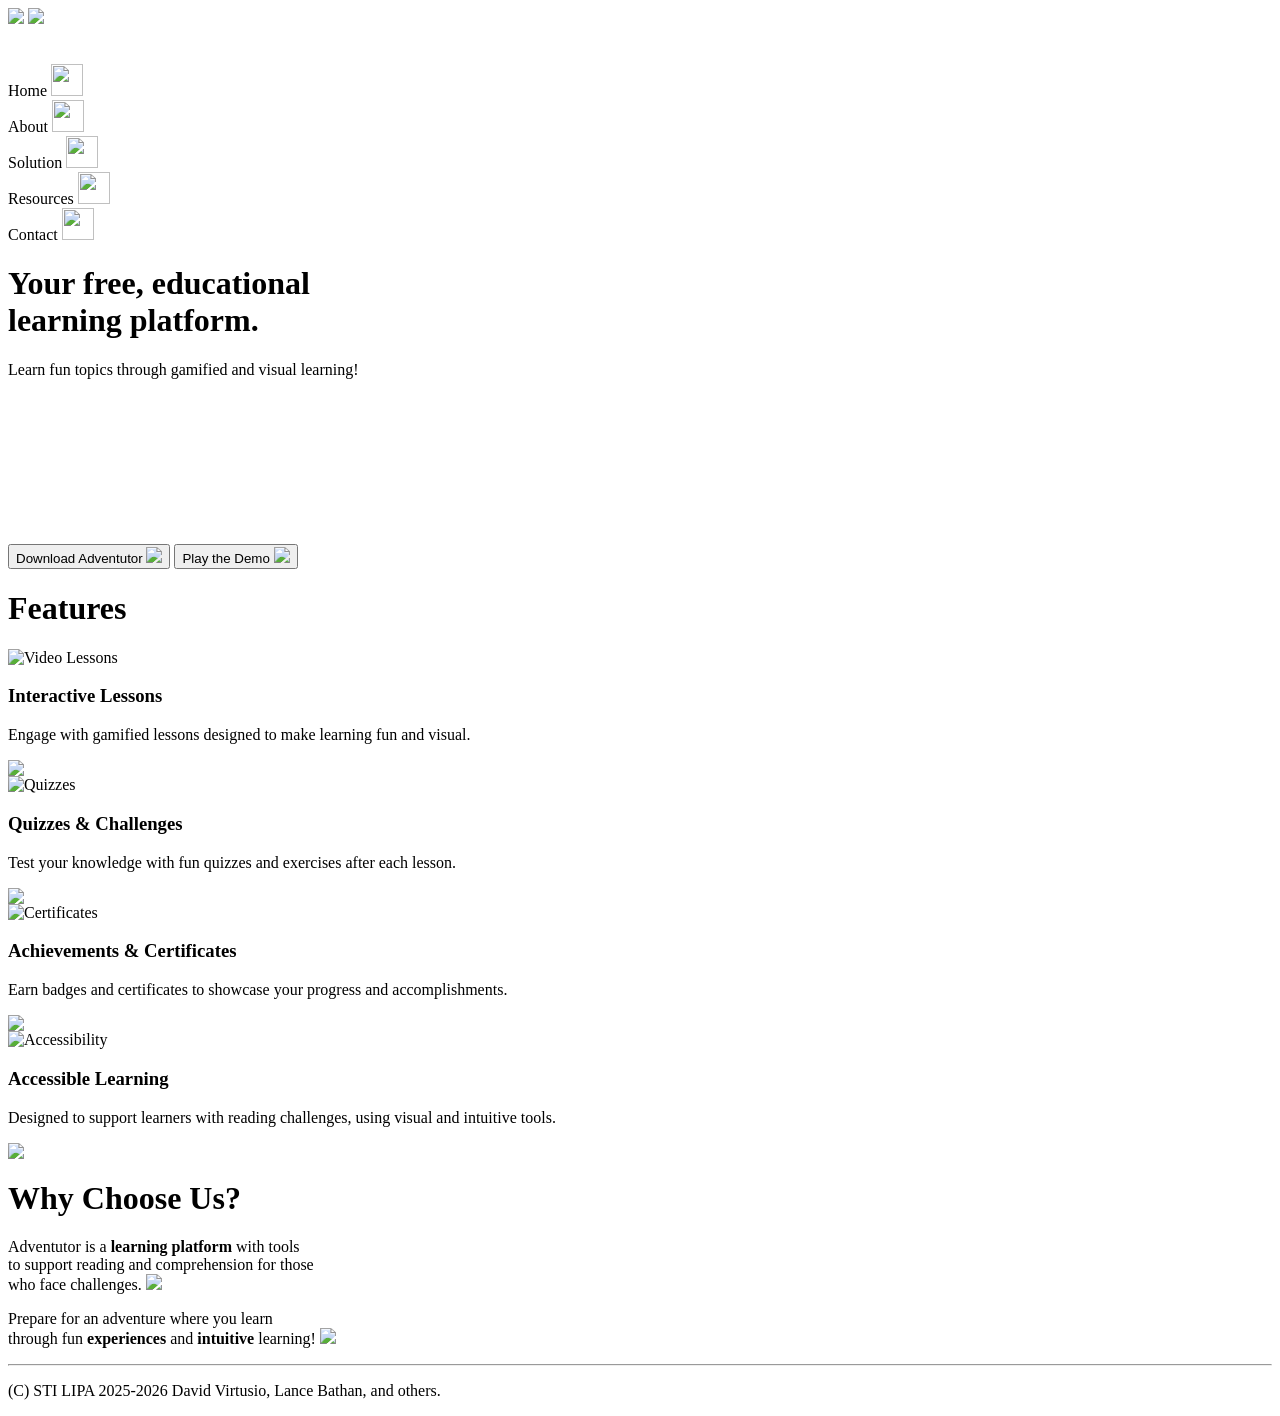
==== html/index.html @ 5f78da53 "Move index.html into html folder" ====
<html>
    <head>
        <title> Adventutor </title>
        <link rel="stylesheet" href="stylesheets/main.css">
    </head>
    <body>
        <div class="landing-topbar">
            <img id="menu-icon" src="images/icon.png">
            <img id="menu-list" src="images/menu-list-icon.png">
        </div>
        <div class="menu-list-items">
            <br>
            <br>
            <span class="menu-item" id="home"> Home </span> <img src="images/home-icon.png" width="32px"> 
            <br>
            <span class="menu-item" id="about"> About </span> <img src="images/question-icon.png" width="32px"> 
            <br>
            <span class="menu-item" id="solution"> Solution </span> <img src="images/solution-icon.png" width="32px"> 
            <br>
            <span class="menu-item" id="resources"> Resources </span> <img src="images/research-icon.png" width="32px"> 
            <br>
            <span class="menu-item" id="contact"> Contact </span> <img src="images/contact-icon.png" width="32px"> 
        </div>
        <img id="alice-sprite" src="images/alice-sprite.png" style="display: none;">
        <div class="home-section">
            <h1> 
                <span class="opaque-bg">
                    Your free, educational <br>
                    learning platform.
                </span>
            </h1>
            <p> 
                <span class="opaque-bg">
                    Learn fun topics through gamified and visual learning! 
                </span>
            </p>
            <br>
            <button onclick="alert('No Download Available Yet')"> 
                Download Adventutor 
                <img class="landing-button-icons" src="images/download-icon.png">
            </button>
            <button onclick="alert('No Demo Available Yet')"> 
                Play the Demo 
                <img class="landing-button-icons" src="images/play-icon.png">
            </button>
            <canvas id="alice"></canvas>
        </div>
        <div class="features-section">
            <h1>Features</h1>
            <div class="features-grid">
                <div class="feature-card">
                    <img src="images/interactive-icon.png" alt="Video Lessons">
                    <h3>Interactive Lessons</h3>
                    <p>Engage with gamified lessons designed to make learning fun and visual.</p>
                    <img src="images/play-icon.png" class="tts-button">
                </div>
                <div class="feature-card">
                    <img src="images/quiz-icon.png" alt="Quizzes">
                    <h3>Quizzes & Challenges</h3>
                    <p>Test your knowledge with fun quizzes and exercises after each lesson.</p>
                    <img src="images/play-icon.png" class="tts-button">
                </div>
                <div class="feature-card">
                    <img src="images/certificate-icon.png" alt="Certificates">
                    <h3>Achievements & Certificates</h3>
                    <p>Earn badges and certificates to showcase your progress and accomplishments.</p>
                    <img src="images/play-icon.png" class="tts-button">
                </div>
                <div class="feature-card">
                    <img src="images/accessibility-icon.png" alt="Accessibility">
                    <h3>Accessible Learning</h3>
                    <p>Designed to support learners with reading challenges, using visual and intuitive tools.</p>
                    <img src="images/play-icon.png" class="tts-button">
                </div>
            </div>
        </div>
        <div class="home-news">
            <h1> Why Choose Us? </h1>
            <p> 
                Adventutor is a <b> learning platform </b> with tools <br> 
                to support reading and comprehension for those <br> who face challenges. 
                <img src="images/play-icon.png" class="tts-button">
            </p>
            <p>
                Prepare for an adventure where you learn <br>
                through fun <b> experiences </b> and <b> intuitive </b> learning!
                <img src="images/play-icon.png" class="tts-button">
            </p>
        </div>
        <hr>
        <div class="basic-footer">
            <p>
                (C) STI LIPA 2025-2026 David Virtusio, Lance Bathan, and others.
            </p>
        </div>
        <script src="scripts/ui.js"> </script>
        <script>
            addMenuScripts();
            addTTSPlayers();
            addAliceWalking();
            addParallaxEffect();
        </script>
    </body>
</html>
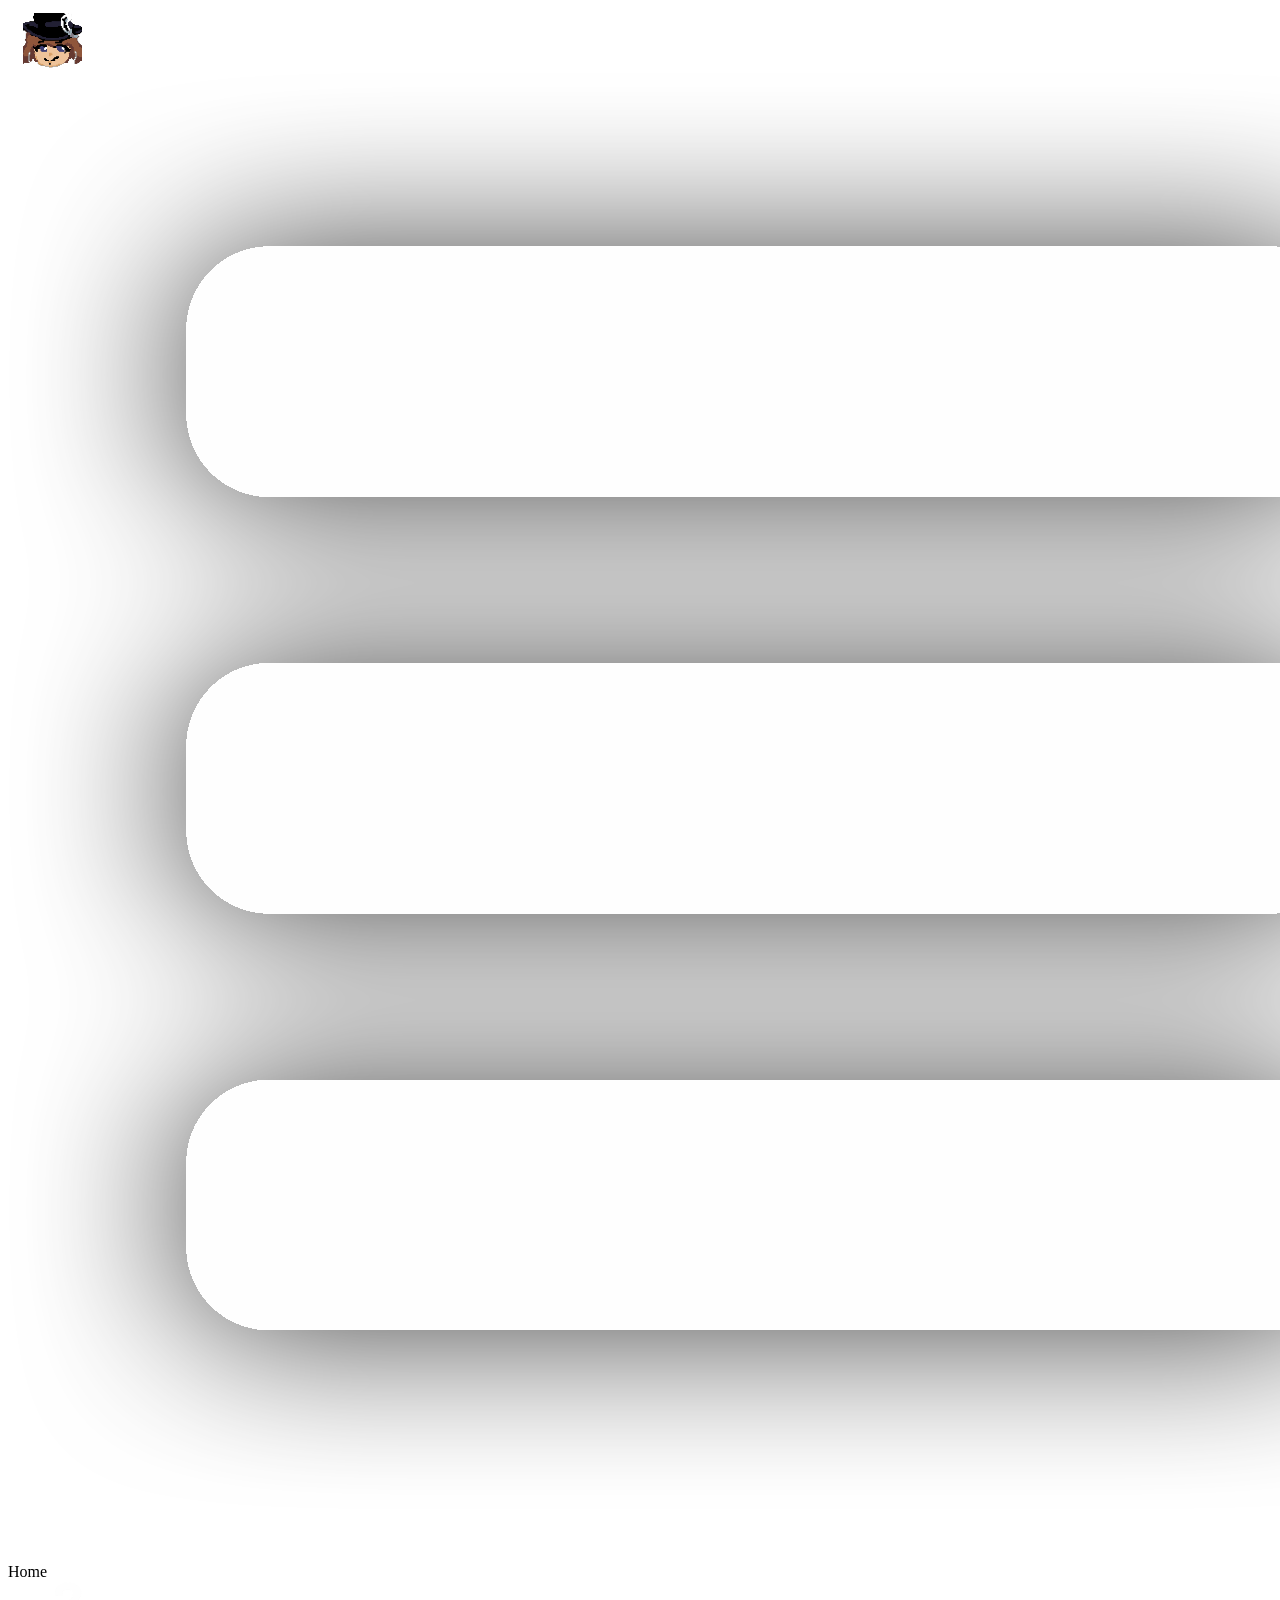
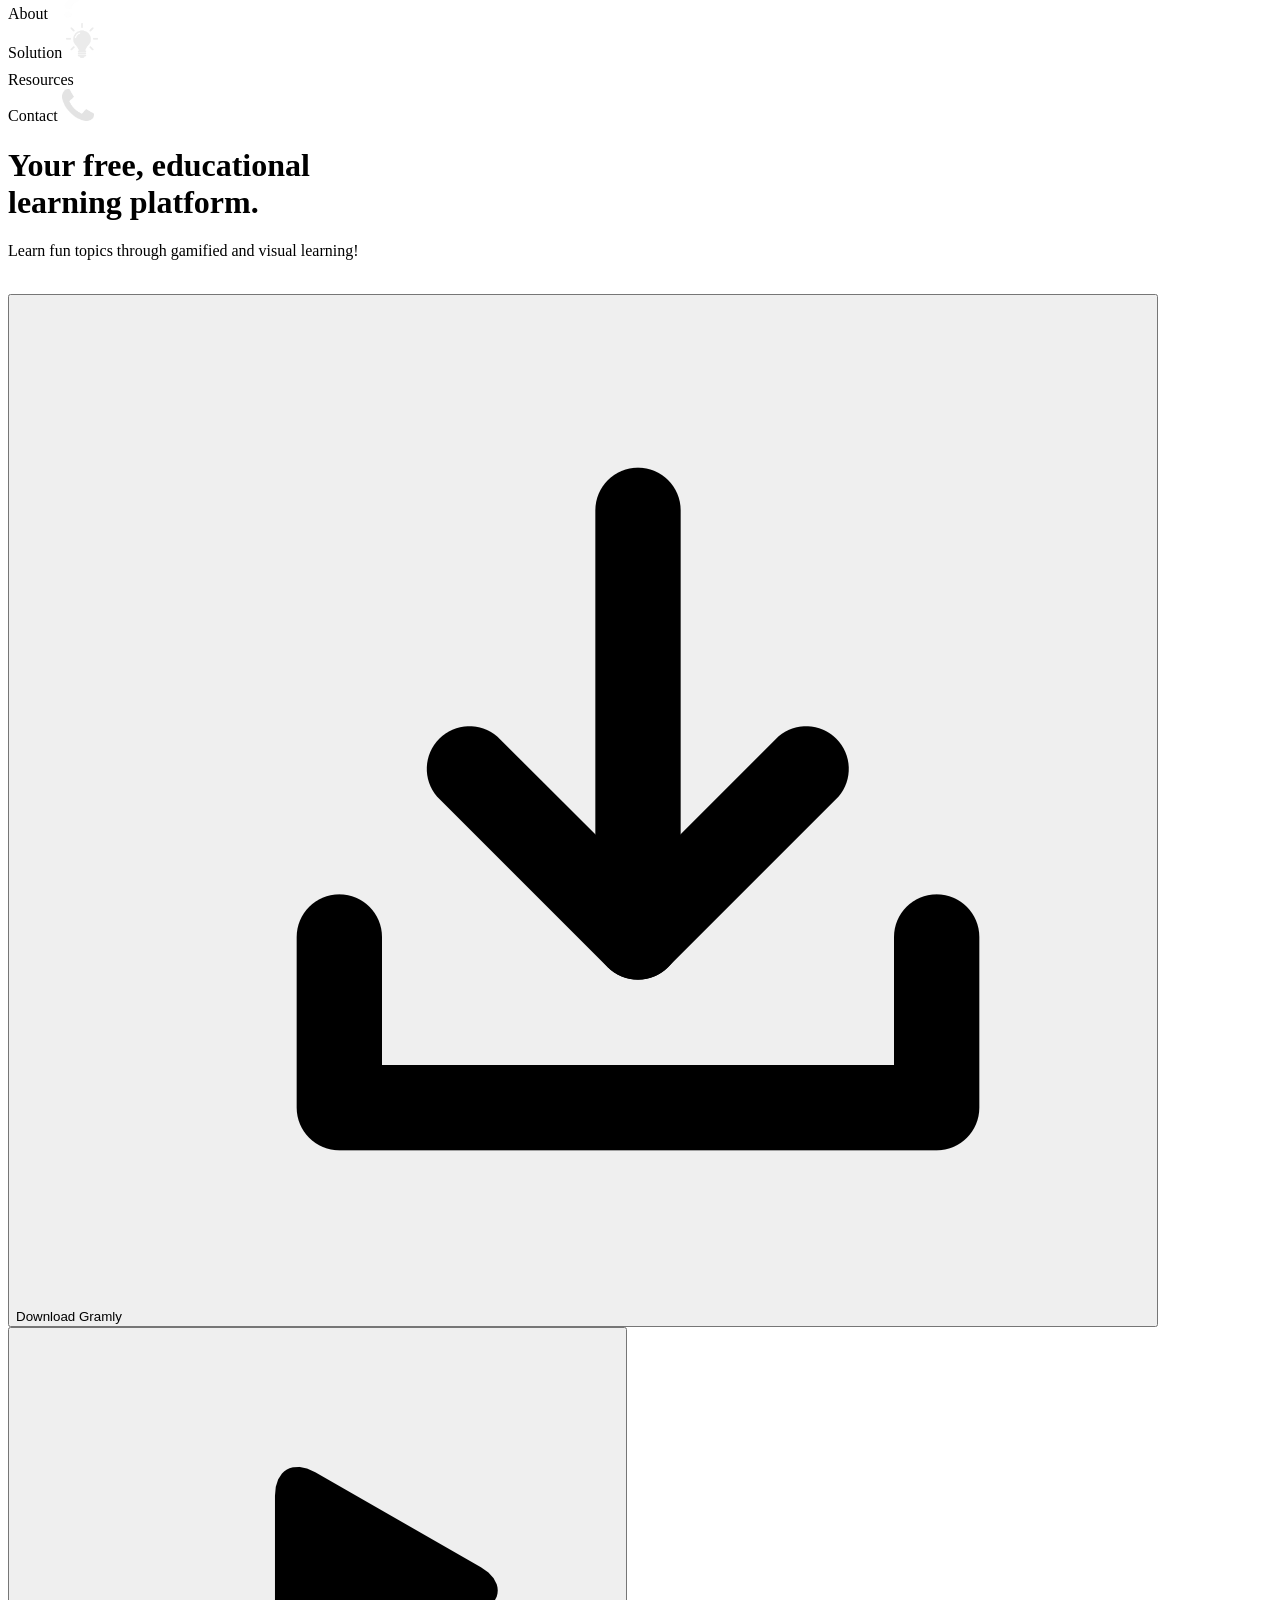
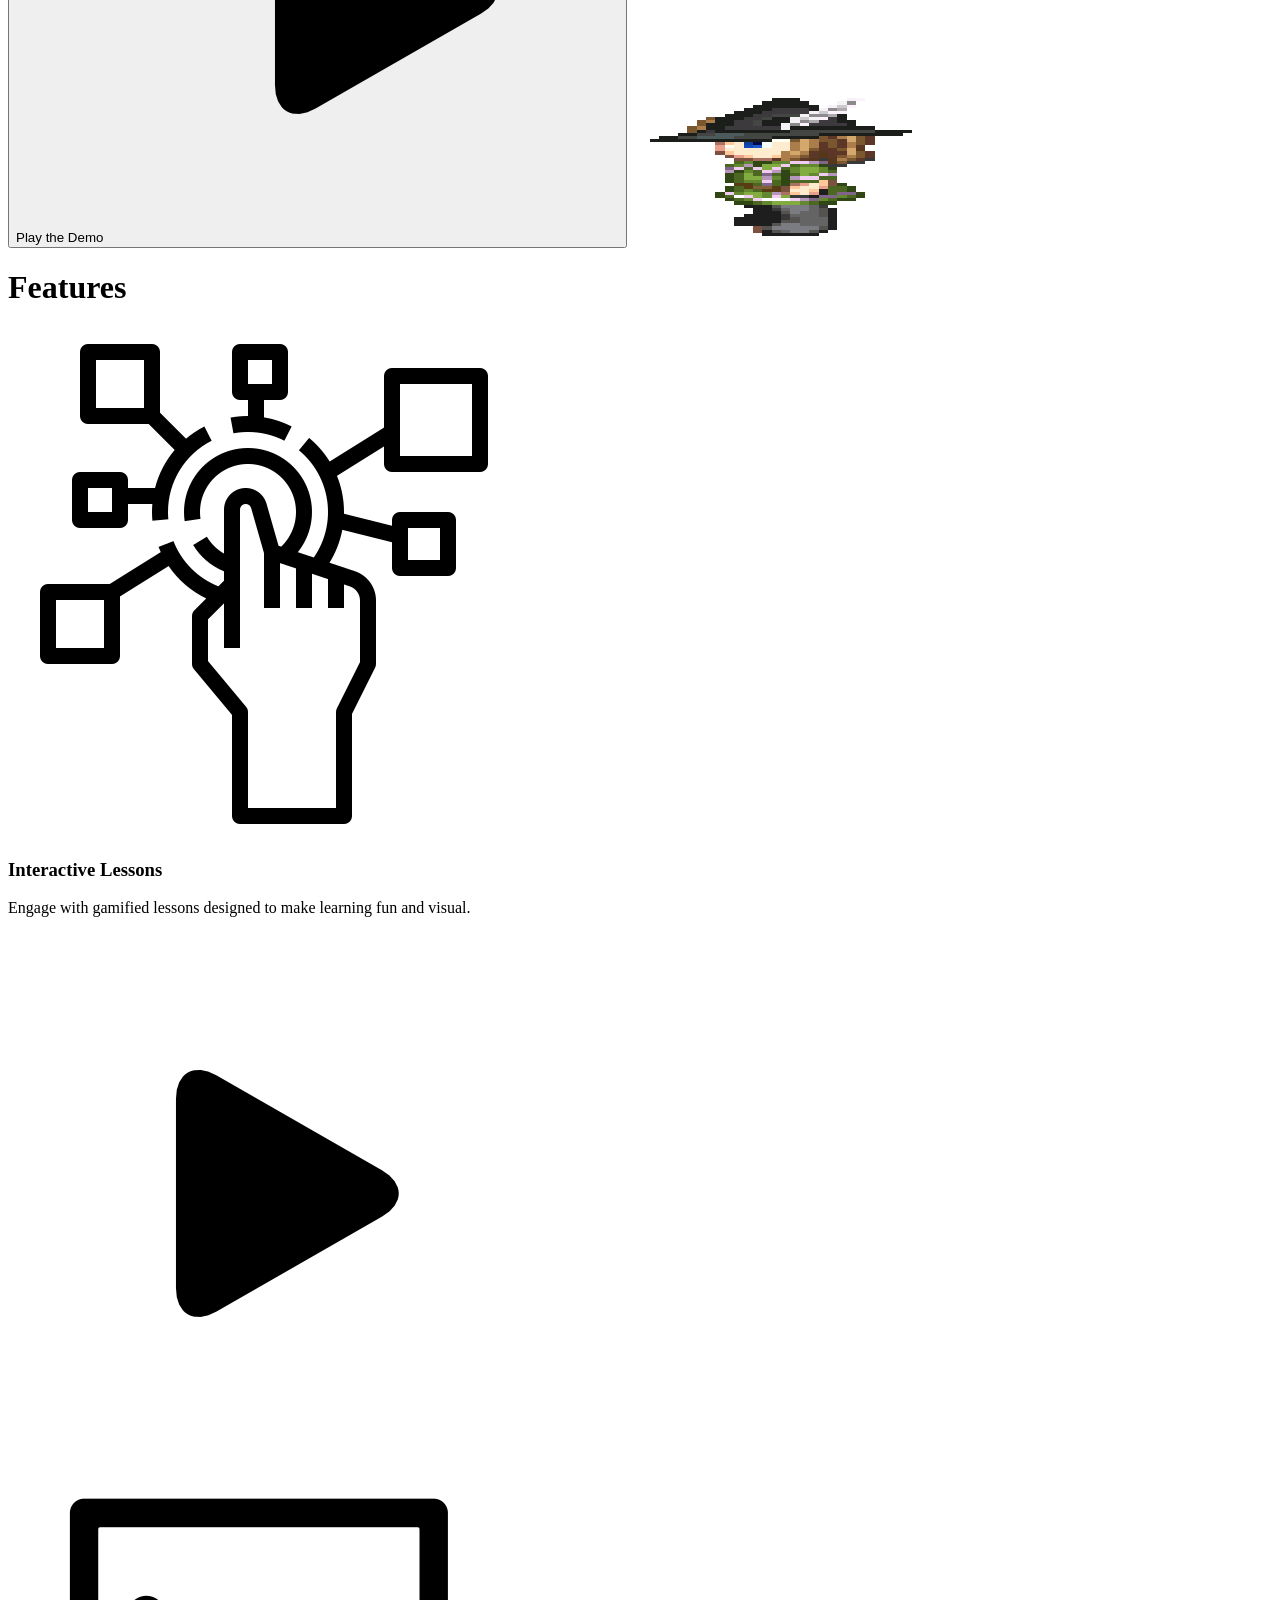
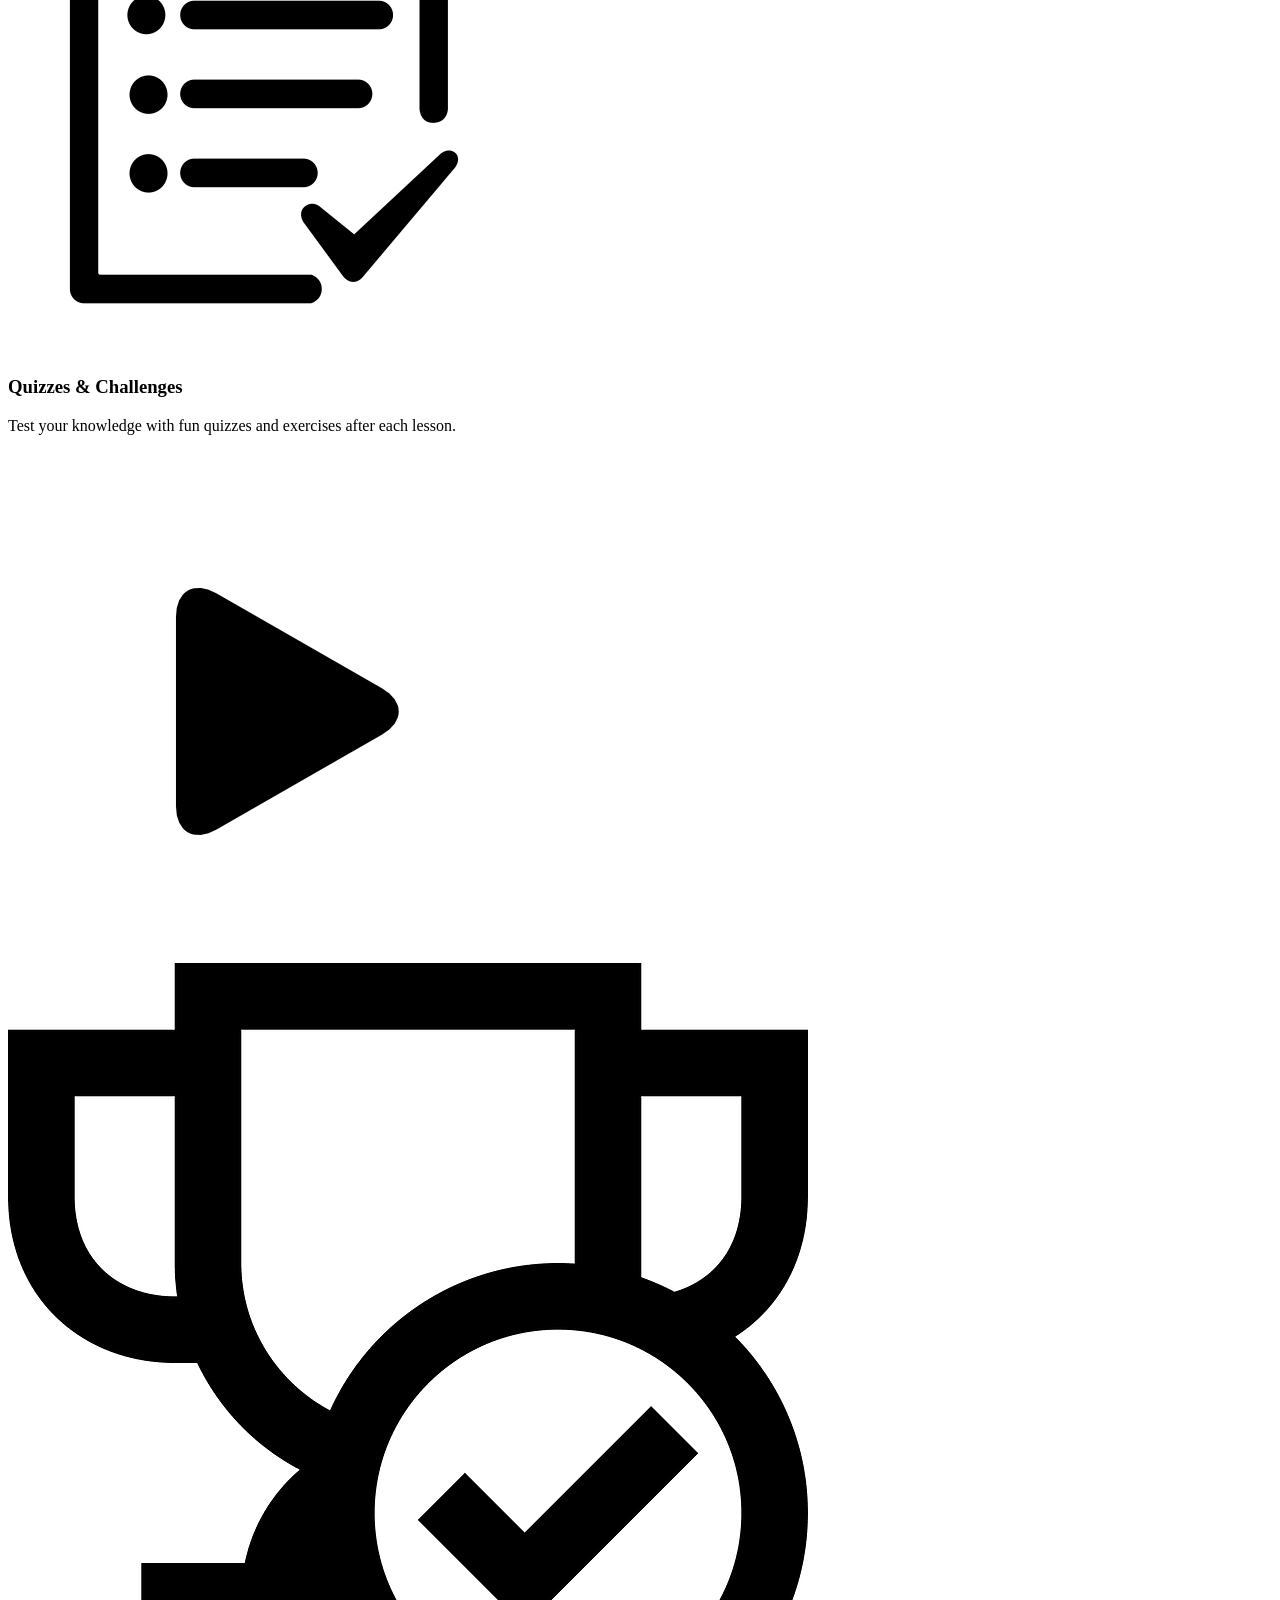
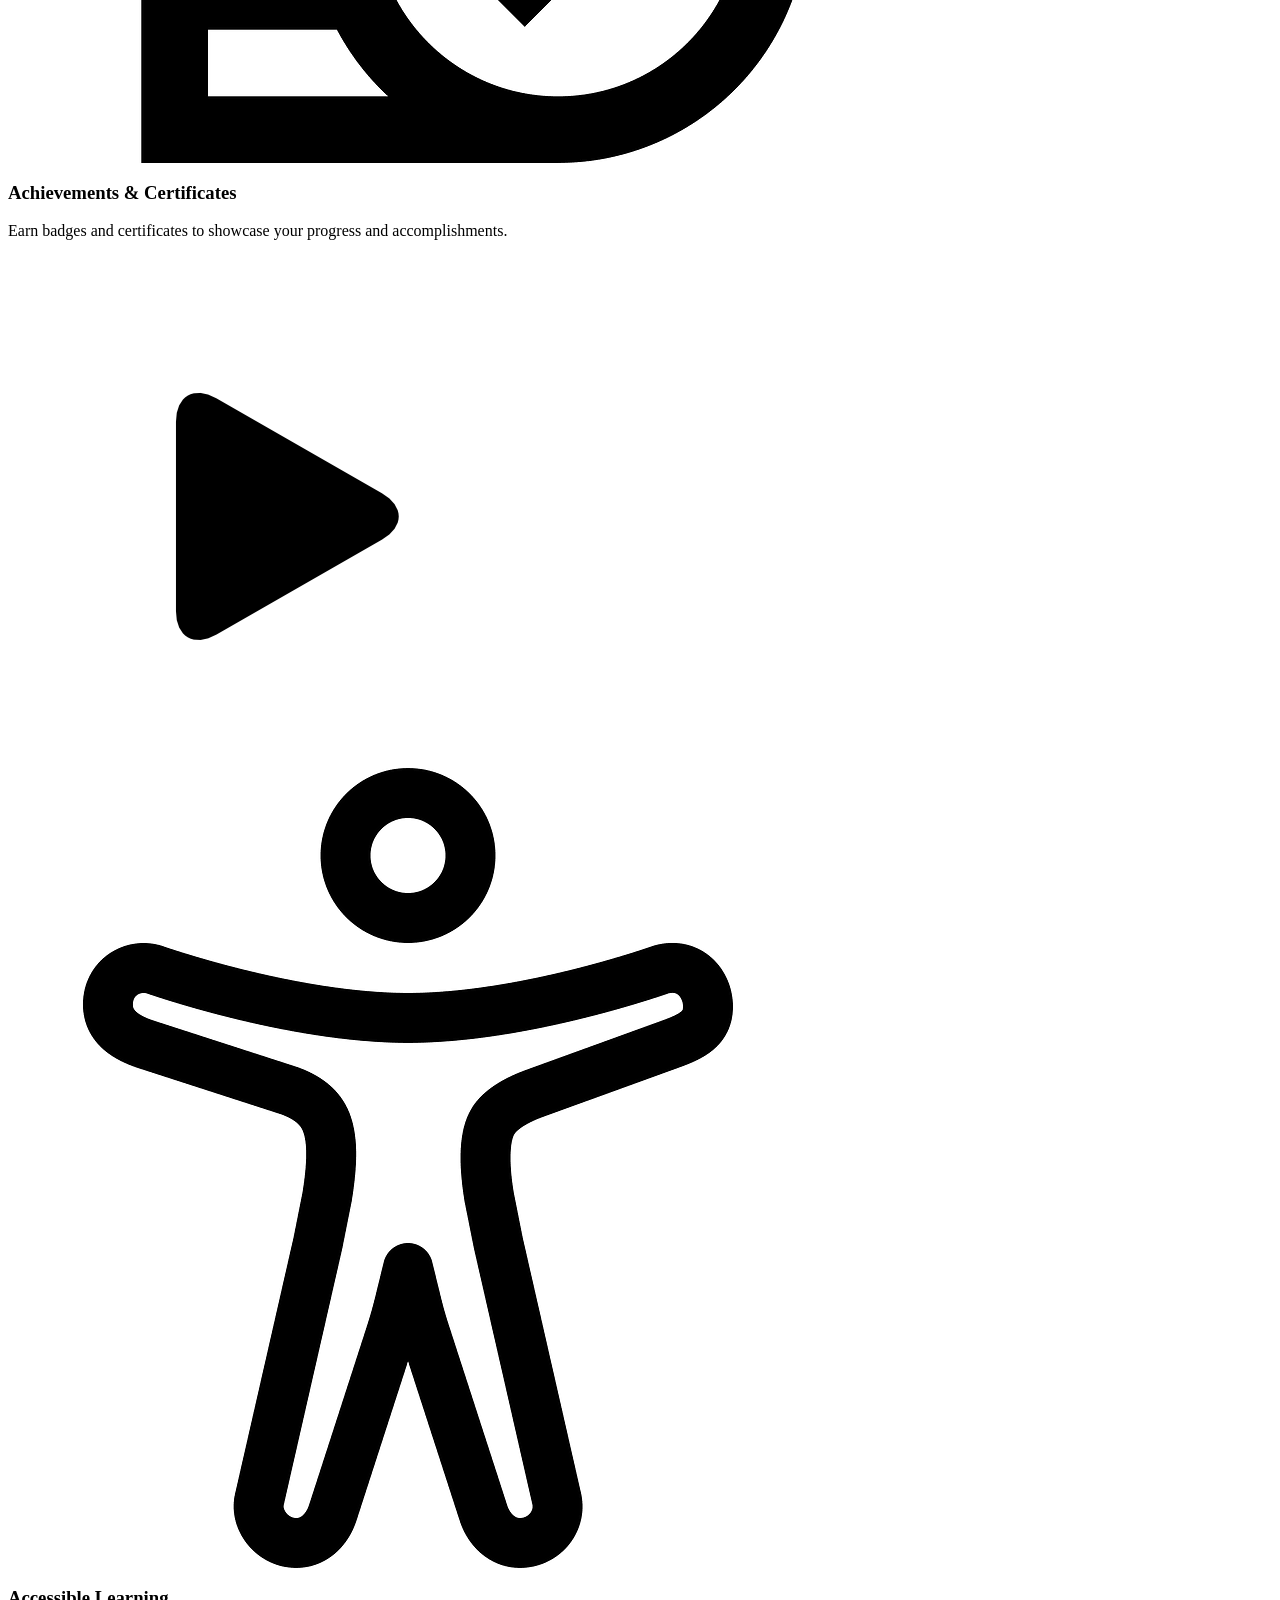
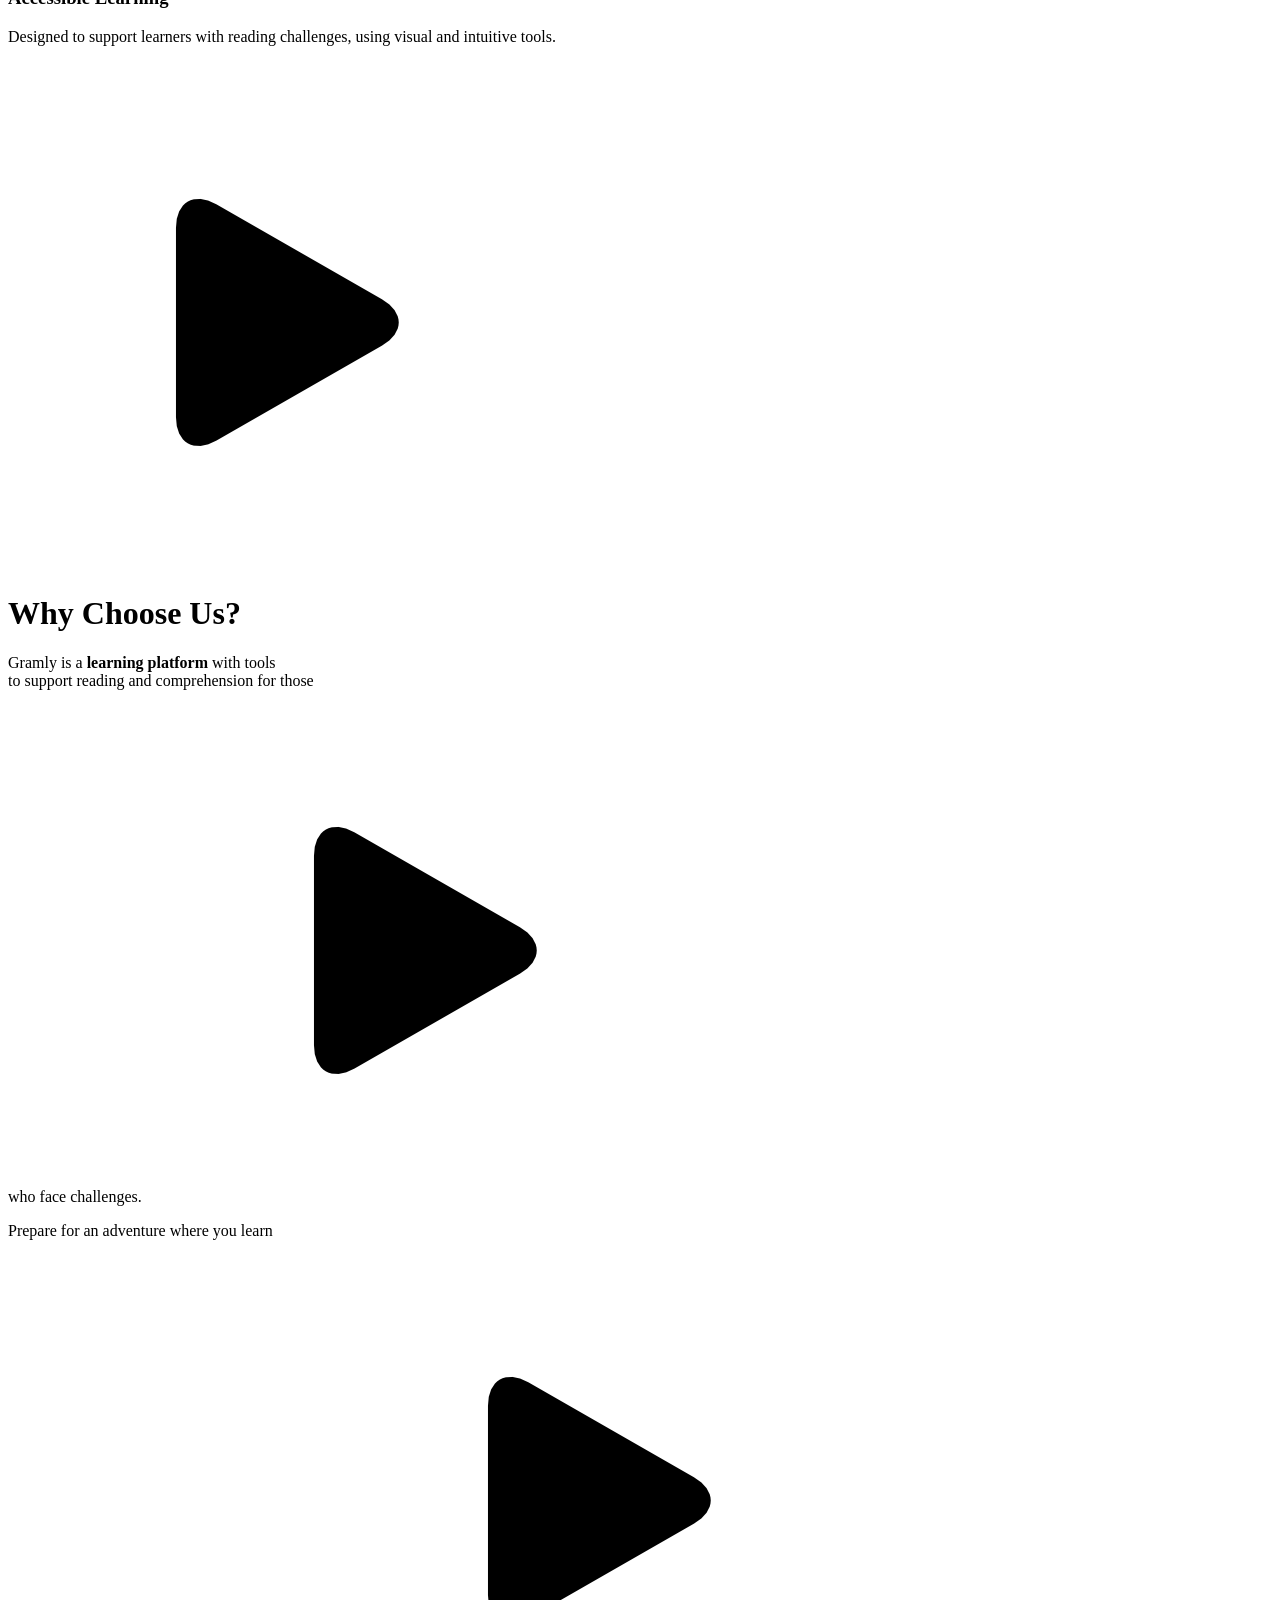
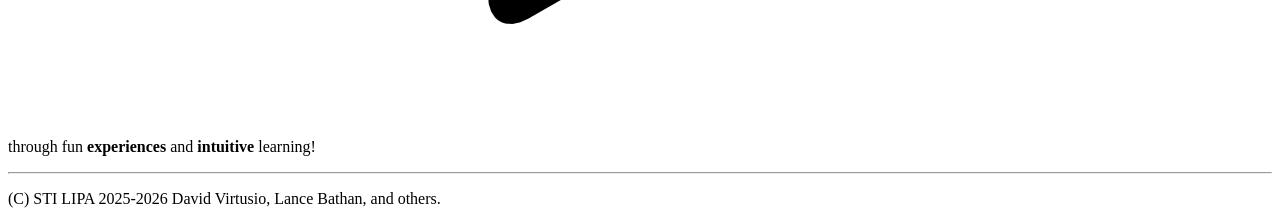
==== commit 413862a5: "Fix asset paths" ====
--- a/html/index.html
+++ b/html/index.html
@@ -1,28 +1,28 @@
 
 <html>
     <head>
-        <title> Adventutor </title>
-        <link rel="stylesheet" href="stylesheets/main.css">
+        <title> Gramly </title>
+        <link rel="stylesheet" href="./stylesheets/main.css">
     </head>
     <body>
         <div class="landing-topbar">
-            <img id="menu-icon" src="images/icon.png">
-            <img id="menu-list" src="images/menu-list-icon.png">
+            <img id="menu-icon" src="../images/icon.png">
+            <img id="menu-list" src="../images/menu-list-icon.png">
         </div>
         <div class="menu-list-items">
             <br>
             <br>
-            <span class="menu-item" id="home"> Home </span> <img src="images/home-icon.png" width="32px"> 
+            <span class="menu-item" id="home"> Home </span> <img src="../images/home-icon.png" width="32px"> 
             <br>
-            <span class="menu-item" id="about"> About </span> <img src="images/question-icon.png" width="32px"> 
+            <span class="menu-item" id="about"> About </span> <img src="../images/question-icon.png" width="32px"> 
             <br>
-            <span class="menu-item" id="solution"> Solution </span> <img src="images/solution-icon.png" width="32px"> 
+            <span class="menu-item" id="solution"> Solution </span> <img src="../images/solution-icon.png" width="32px"> 
             <br>
-            <span class="menu-item" id="resources"> Resources </span> <img src="images/research-icon.png" width="32px"> 
+            <span class="menu-item" id="resources"> Resources </span> <img src="../images/research-icon.png" width="32px"> 
             <br>
-            <span class="menu-item" id="contact"> Contact </span> <img src="images/contact-icon.png" width="32px"> 
+            <span class="menu-item" id="contact"> Contact </span> <img src="../images/contact-icon.png" width="32px"> 
         </div>
-        <img id="alice-sprite" src="images/alice-sprite.png" style="display: none;">
+        <img id="alice-sprite" src="../images/alice-sprite.png" style="display: none;">
         <div class="home-section">
             <h1> 
                 <span class="opaque-bg">
@@ -37,12 +37,12 @@
             </p>
             <br>
             <button onclick="alert('No Download Available Yet')"> 
-                Download Adventutor 
-                <img class="landing-button-icons" src="images/download-icon.png">
+                Download Gramly 
+                <img class="landing-button-icons" src="../images/download-icon.png">
             </button>
             <button onclick="alert('No Demo Available Yet')"> 
                 Play the Demo 
-                <img class="landing-button-icons" src="images/play-icon.png">
+                <img class="landing-button-icons" src="../images/play-icon.png">
             </button>
             <canvas id="alice"></canvas>
         </div>
@@ -50,42 +50,42 @@
             <h1>Features</h1>
             <div class="features-grid">
                 <div class="feature-card">
-                    <img src="images/interactive-icon.png" alt="Video Lessons">
+                    <img src="../images/interactive-icon.png" alt="Video Lessons">
                     <h3>Interactive Lessons</h3>
                     <p>Engage with gamified lessons designed to make learning fun and visual.</p>
-                    <img src="images/play-icon.png" class="tts-button">
+                    <img src="../images/play-icon.png" class="tts-button">
                 </div>
                 <div class="feature-card">
-                    <img src="images/quiz-icon.png" alt="Quizzes">
+                    <img src="../images/quiz-icon.png" alt="Quizzes">
                     <h3>Quizzes & Challenges</h3>
                     <p>Test your knowledge with fun quizzes and exercises after each lesson.</p>
-                    <img src="images/play-icon.png" class="tts-button">
+                    <img src="../images/play-icon.png" class="tts-button">
                 </div>
                 <div class="feature-card">
-                    <img src="images/certificate-icon.png" alt="Certificates">
+                    <img src="../images/certificate-icon.png" alt="Certificates">
                     <h3>Achievements & Certificates</h3>
                     <p>Earn badges and certificates to showcase your progress and accomplishments.</p>
-                    <img src="images/play-icon.png" class="tts-button">
+                    <img src="../images/play-icon.png" class="tts-button">
                 </div>
                 <div class="feature-card">
-                    <img src="images/accessibility-icon.png" alt="Accessibility">
+                    <img src="../images/accessibility-icon.png" alt="Accessibility">
                     <h3>Accessible Learning</h3>
                     <p>Designed to support learners with reading challenges, using visual and intuitive tools.</p>
-                    <img src="images/play-icon.png" class="tts-button">
+                    <img src="../images/play-icon.png" class="tts-button">
                 </div>
             </div>
         </div>
         <div class="home-news">
             <h1> Why Choose Us? </h1>
             <p> 
-                Adventutor is a <b> learning platform </b> with tools <br> 
+                Gramly is a <b> learning platform </b> with tools <br> 
                 to support reading and comprehension for those <br> who face challenges. 
-                <img src="images/play-icon.png" class="tts-button">
+                <img src="../images/play-icon.png" class="tts-button">
             </p>
             <p>
                 Prepare for an adventure where you learn <br>
                 through fun <b> experiences </b> and <b> intuitive </b> learning!
-                <img src="images/play-icon.png" class="tts-button">
+                <img src="../images/play-icon.png" class="tts-button">
             </p>
         </div>
         <hr>
@@ -94,7 +94,7 @@
                 (C) STI LIPA 2025-2026 David Virtusio, Lance Bathan, and others.
             </p>
         </div>
-        <script src="scripts/ui.js"> </script>
+        <script src="../scripts/ui.js"> </script>
         <script>
             addMenuScripts();
             addTTSPlayers();
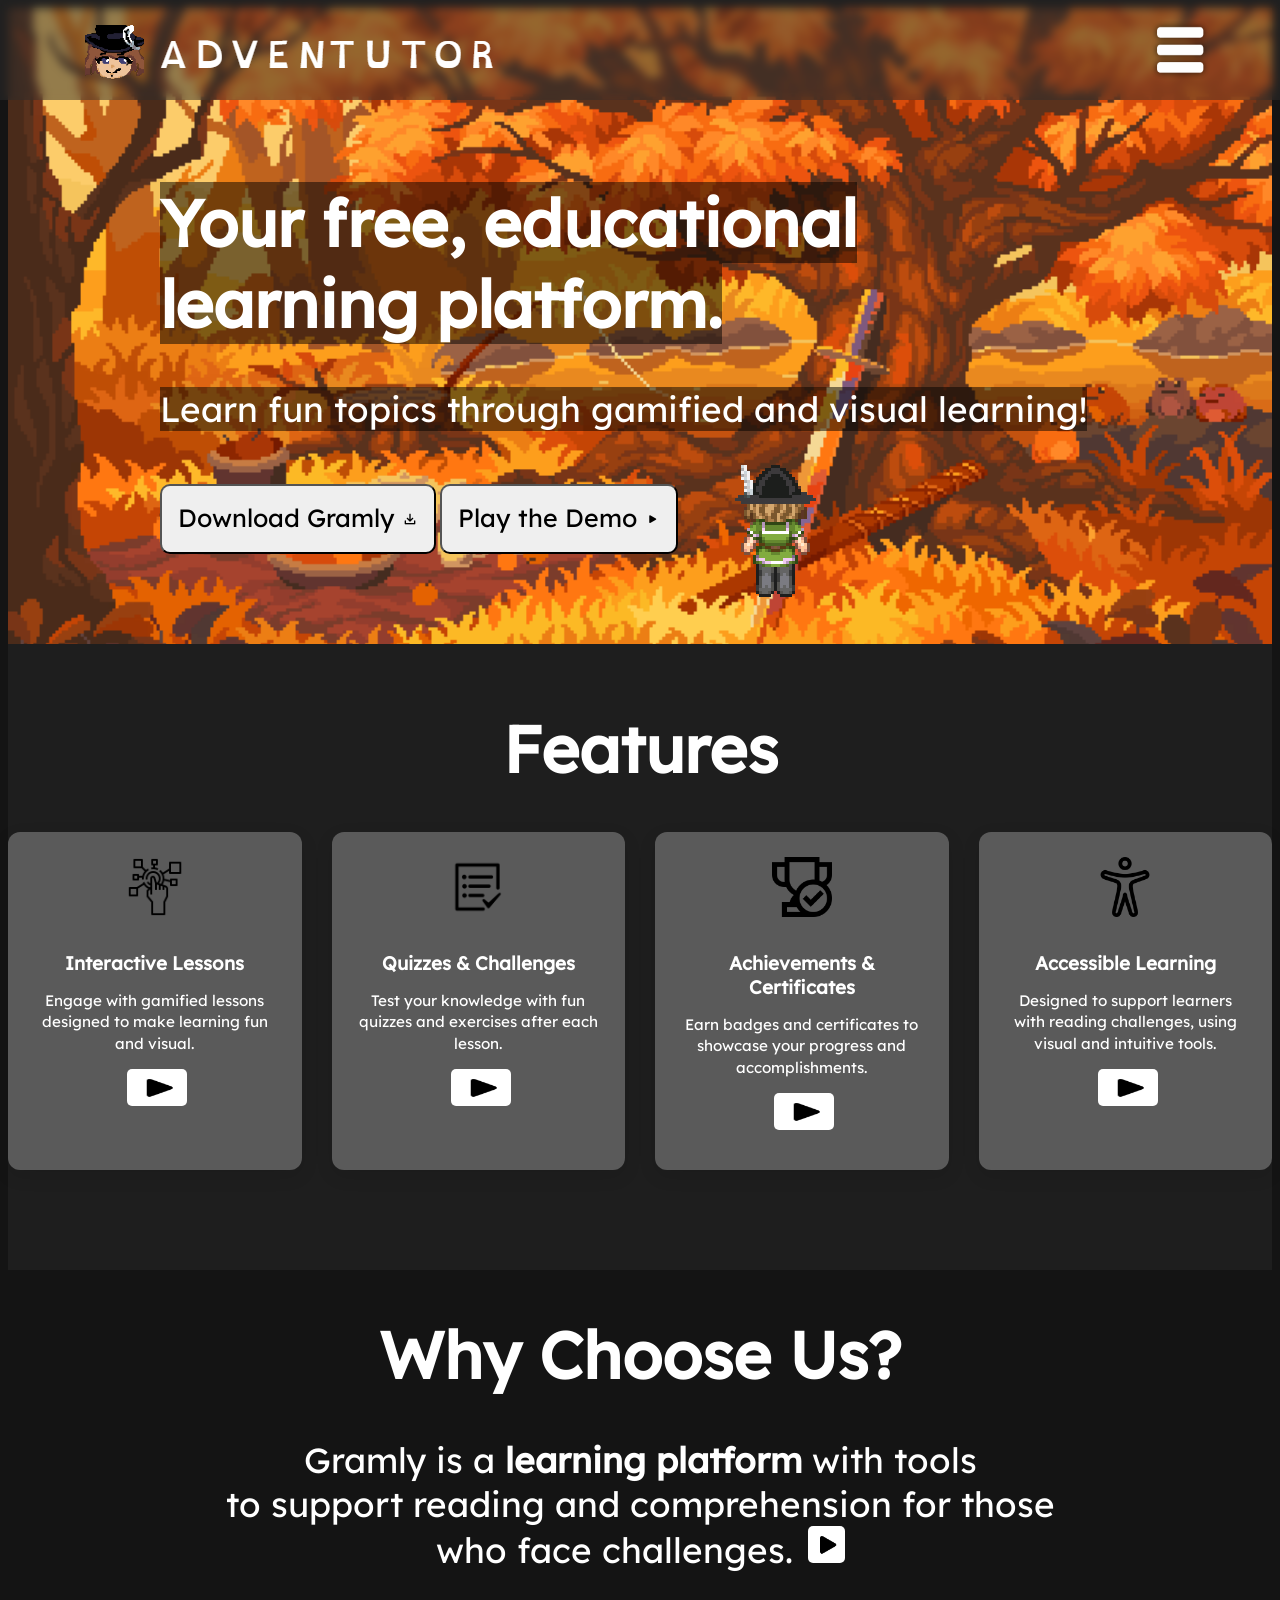
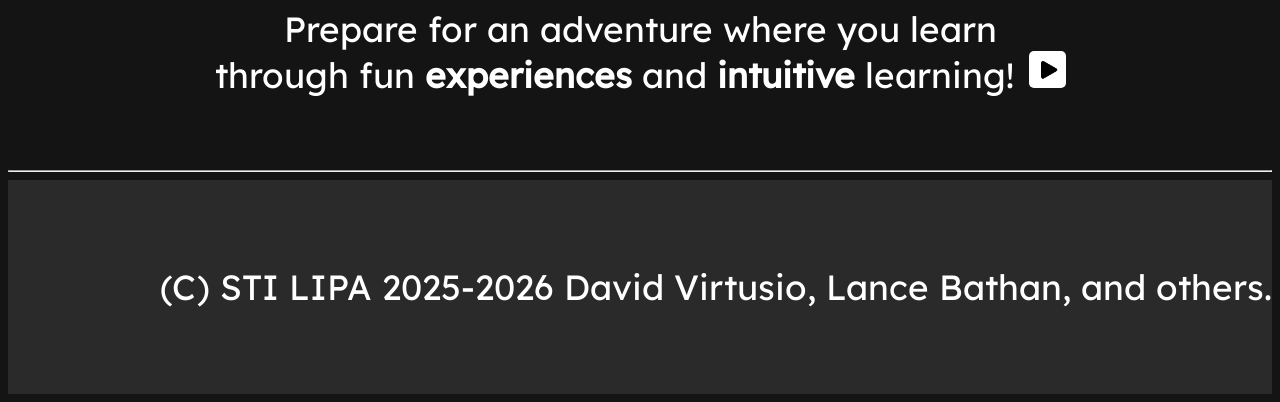
==== commit 183d6fb4: "Fix stylesheets asset path" ====
--- a/html/index.html
+++ b/html/index.html
@@ -2,7 +2,7 @@
 <html>
     <head>
         <title> Gramly </title>
-        <link rel="stylesheet" href="./stylesheets/main.css">
+        <link rel="stylesheet" href="../stylesheets/main.css">
     </head>
     <body>
         <div class="landing-topbar">
--- a/stylesheets/main.css
+++ b/stylesheets/main.css
@@ -0,0 +1,277 @@
+
+/* format for creating new font face */
+/**
+    @font-face {
+        font-family: name goes here;
+        src: url goes here;
+    }
+*/
+
+@font-face {
+    font-family: Lexend;
+    src: url("../fonts/Lexend-Regular.ttf");
+}
+
+@font-face {
+    font-family: OpenDyslexic;
+    src: url("../fonts/OpenDyslexic-Regular.otf");
+}
+
+div.selection-bar {
+    background-color: rgba(66, 65, 65, 0.5);
+    height: 50px;
+    font-family: Lexend;
+    font-size: 30px; 
+    color: white;
+    font-weight: lighter;
+    text-align: center;
+    padding-top: 20px;
+    padding-bottom: 10px;
+}
+
+div.home-section {
+    padding-left: 12%; /* const left padding */
+    background-image: url("../images/pixel-art.gif");
+    background-repeat: no-repeat;
+    background-size: cover;
+    padding-top: 130px;
+    padding-bottom: 90px;
+    image-rendering: crisp-edges;
+}
+
+div.menu-list-items {
+    background-color: rgb(45, 45, 45, .5);
+    backdrop-filter: blur(5px);
+    position: fixed;
+    right: 0px;
+    width: 275px;
+    height: auto;
+    margin-top: 90px;
+    border-radius: 0px 0px 16px 16px;
+    padding-left: 25px;
+    padding-bottom: 50px;
+    display: none;
+}
+
+span.menu-item {
+    font-family: Lexend;
+    font-size: 40px;
+    font-weight: bold;
+    color: white;
+    padding-right: 25px;
+    transition: 100ms ease-in-out;
+    cursor: pointer;
+}
+
+span.menu-item:hover {
+    color: rgb(200, 200, 200);
+}
+
+canvas#alice {
+    width: 96px;
+    height: 144px;
+    image-rendering: pixelated;
+    position: absolute;
+    margin-left: 48px;
+    margin-top: -25px;
+}
+
+div.landing-topbar {
+    background-color: rgb(45, 45, 45, .5);
+    backdrop-filter: blur(5px);
+    height: 50px;
+    width: 100%;
+    left: 0px;
+    top: 0px;
+    padding-top: 20px;
+    padding-bottom: 30px;
+    position: fixed;
+    z-index: 1000;
+}
+
+img.tts-button {
+    width: 37px;
+    height: 37px;
+    background-color: white;
+    border-radius: 5px;
+    transition: ease-in-out 100ms;
+    margin-left: 5px;
+}
+
+img.tts-button:hover {
+    background-color: rgb(200, 200, 200);
+}
+
+div.home-news {
+    text-align: center;
+    padding-bottom: 30px;
+}
+
+div.basic-footer {
+    padding-left: 12%;
+    padding-top: 50px;
+    padding-bottom: 50px;
+    background-color: rgba(66, 65, 65, 0.5);
+}
+
+div.basic-content {
+    padding-top: 100px;
+    text-align: center;
+}
+
+div.contact-content {
+    padding-left: 12%;
+    height: 100%;
+}
+
+div.features-section {
+    padding-top: 20px;
+    padding-bottom: 100px;
+    background-color: rgba(30, 30, 30);
+    text-align: center;
+}
+
+div.features-grid {
+    display: flex;
+    flex-wrap: wrap;
+    justify-content: center;
+    gap: 30px;
+}
+
+div.feature-card {
+    background-color: rgb(90, 90, 90);
+    border-radius: 12px;
+    padding: 25px;
+    flex: 1 1 220px;
+    max-width: 250px;
+    box-shadow: 0 6px 18px rgba(0,0,0,0.1);
+    transition: transform 0.3s, box-shadow 0.3s;
+}
+
+div.feature-card:hover {
+    transform: translateY(-5px);
+    box-shadow: 0 10px 25px rgba(0,0,0,0.15);
+}
+
+div.feature-card img {
+    width: 60px;
+    margin-bottom: 15px;
+}
+
+div.feature-card h3 {
+    margin-bottom: 10px;
+    color: white; /* Use your accent color */
+    font-family: Lexend;
+}
+
+div.feature-card p {
+    font-size: 0.95rem;
+    line-height: 1.4;
+    color: white;
+}
+
+span.buttons {
+    cursor: pointer;
+    padding: 15px;
+    transition: ease-in-out 100ms;
+}
+
+span.buttons:hover {
+    background-color: rgb(125, 125, 125, 0.5);
+}
+
+img#menu-list {
+    width: 60px;
+    height: 60px;
+    float: right;
+    margin-right: 70px;
+    border-radius: 10px;
+    cursor: pointer;
+}
+
+img#menu-list:hover {
+    background-color: rgb(90, 90, 90);
+}
+
+img#menu-icon {
+    padding-left: 70px;
+    image-rendering: pixelated;
+    border-radius: 29px;
+    cursor: pointer;
+}
+
+p {
+    font-family: Lexend;
+    font-size: 35px;
+    color: white;
+}
+
+li {
+    font-family: Lexend;
+    font-size: 30px;
+    color: white;
+}
+
+a#test {
+    color: black;
+    background-color: aliceblue;
+    padding: 20px 20px 20px 20px;
+    border-radius: 16px;
+}
+
+a#test:hover {
+    background-color: rgb(200, 200, 200);
+}
+
+a {
+    font-family: Lexend;
+    text-decoration: none;
+    color: white;
+}
+
+span.opaque-bg {
+    background-color: rgba(0, 0, 0, 0.5);
+}
+
+img.about-examples {
+    padding-left: 12%;
+}
+
+h1 {
+    font-family: Lexend;
+    font-size: 65px;
+    color: white;
+}
+
+h2 {
+    font-family: Lexend;
+    font-size: 40px;
+    color: white;
+}
+
+img.landing-button-icons {
+    padding-top: 15px;
+    width: 16px;
+    height: 16px;
+}
+
+body {
+    background-color: rgb(20, 20, 20);
+}
+
+button {
+    width: auto;
+    height: 70px;
+    font-family: Lexend;
+    font-size: 25px;
+    border-radius: 10px;
+    transition: ease-in-out 100ms;
+    padding-right: 16px;
+    padding-left: 16px;
+    padding-bottom: 10px;
+    cursor: pointer;
+}
+
+button:hover {
+    background-color: rgb(200, 200, 200);
+}
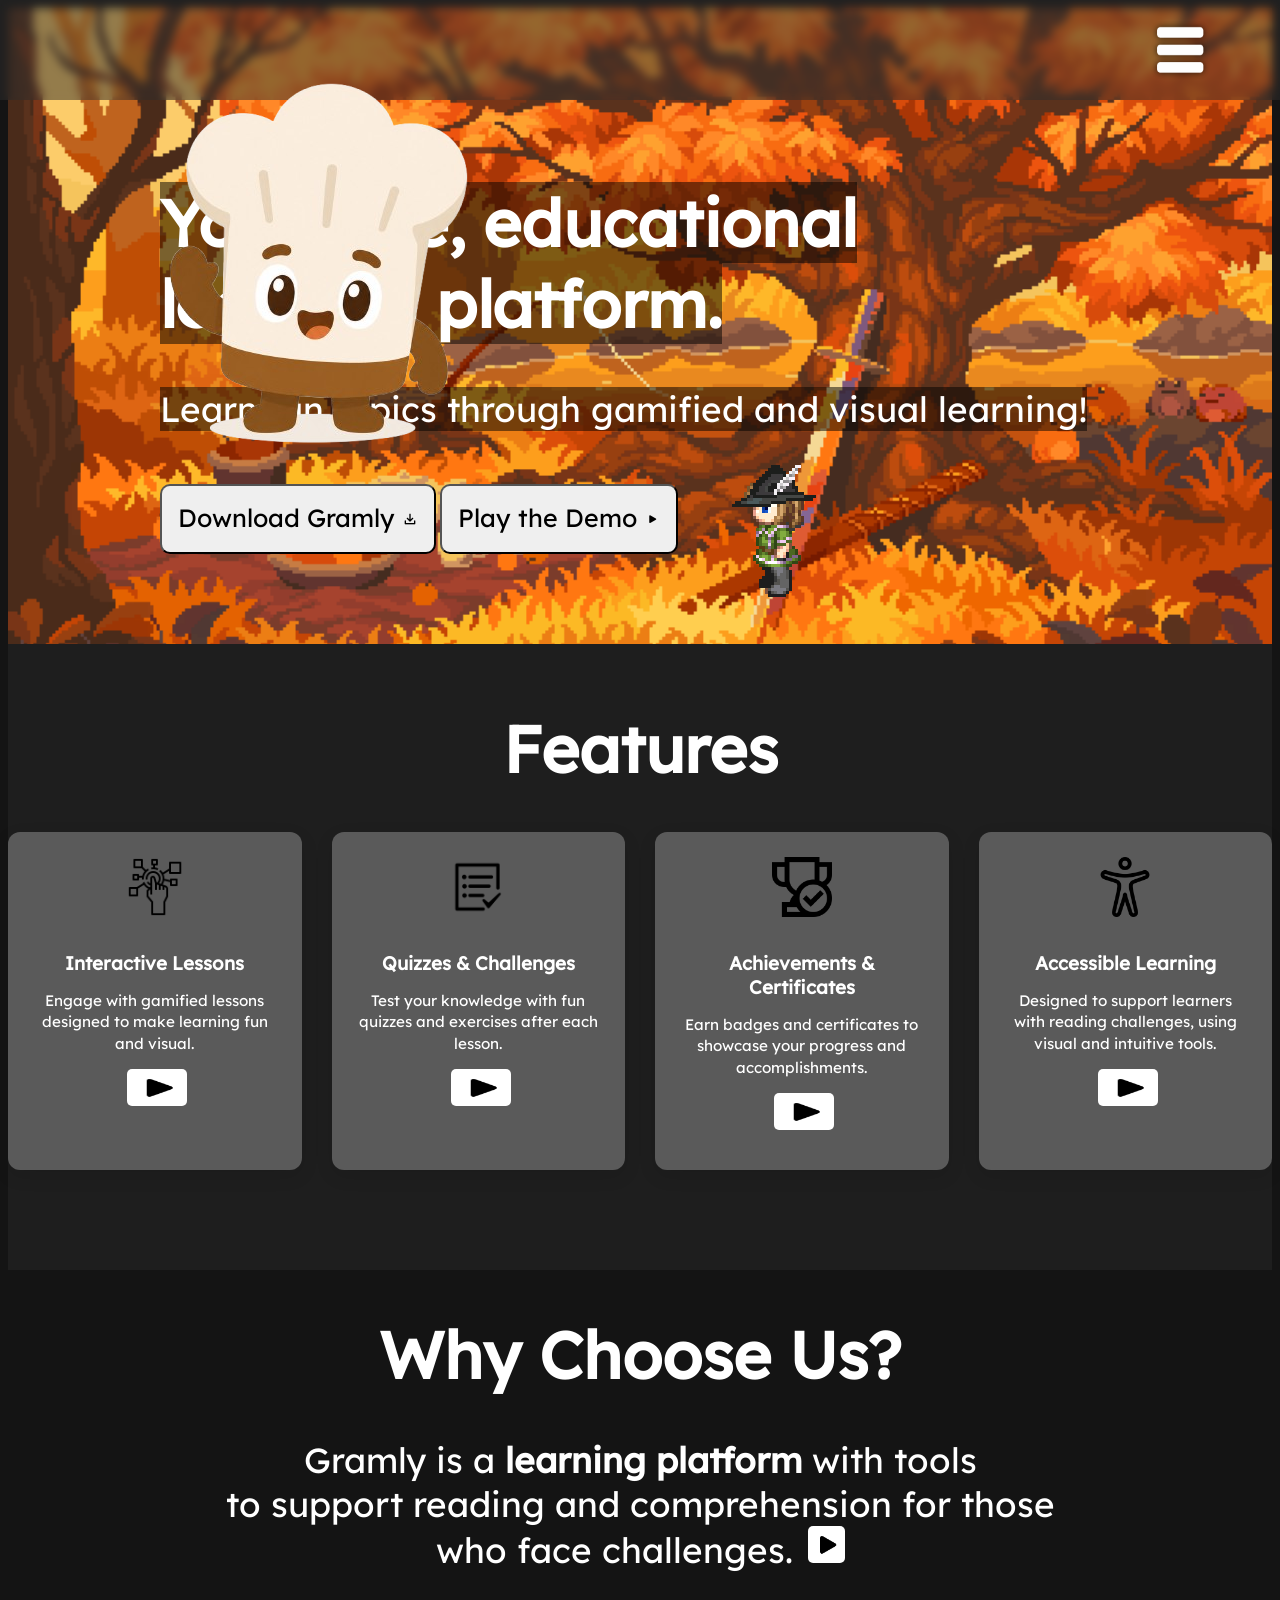
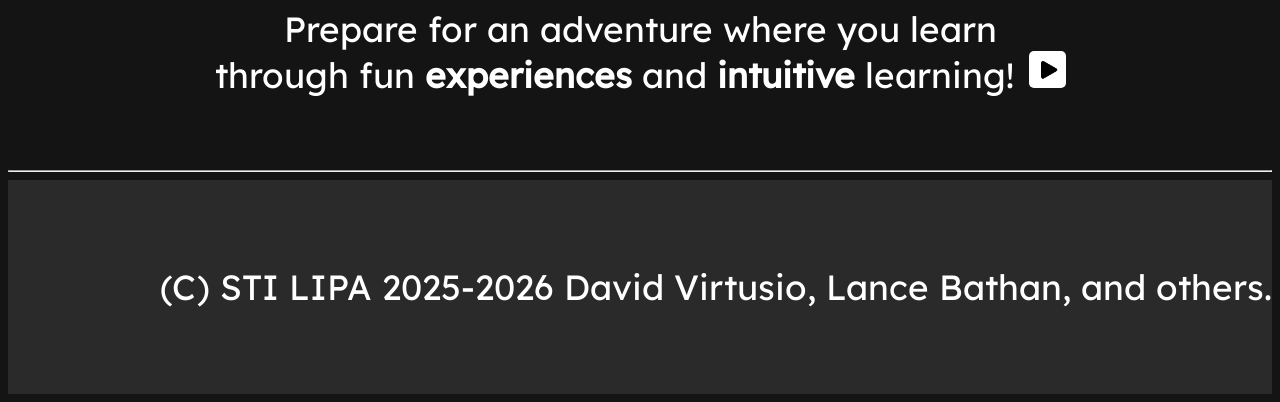
==== commit d57a31b8: "Add gramly-icon.png" ====
--- a/html/index.html
+++ b/html/index.html
@@ -6,7 +6,7 @@
     </head>
     <body>
         <div class="landing-topbar">
-            <img id="menu-icon" src="../images/icon.png">
+            <img id="menu-icon" src="../images/gramly-icon.png">
             <img id="menu-list" src="../images/menu-list-icon.png">
         </div>
         <div class="menu-list-items">
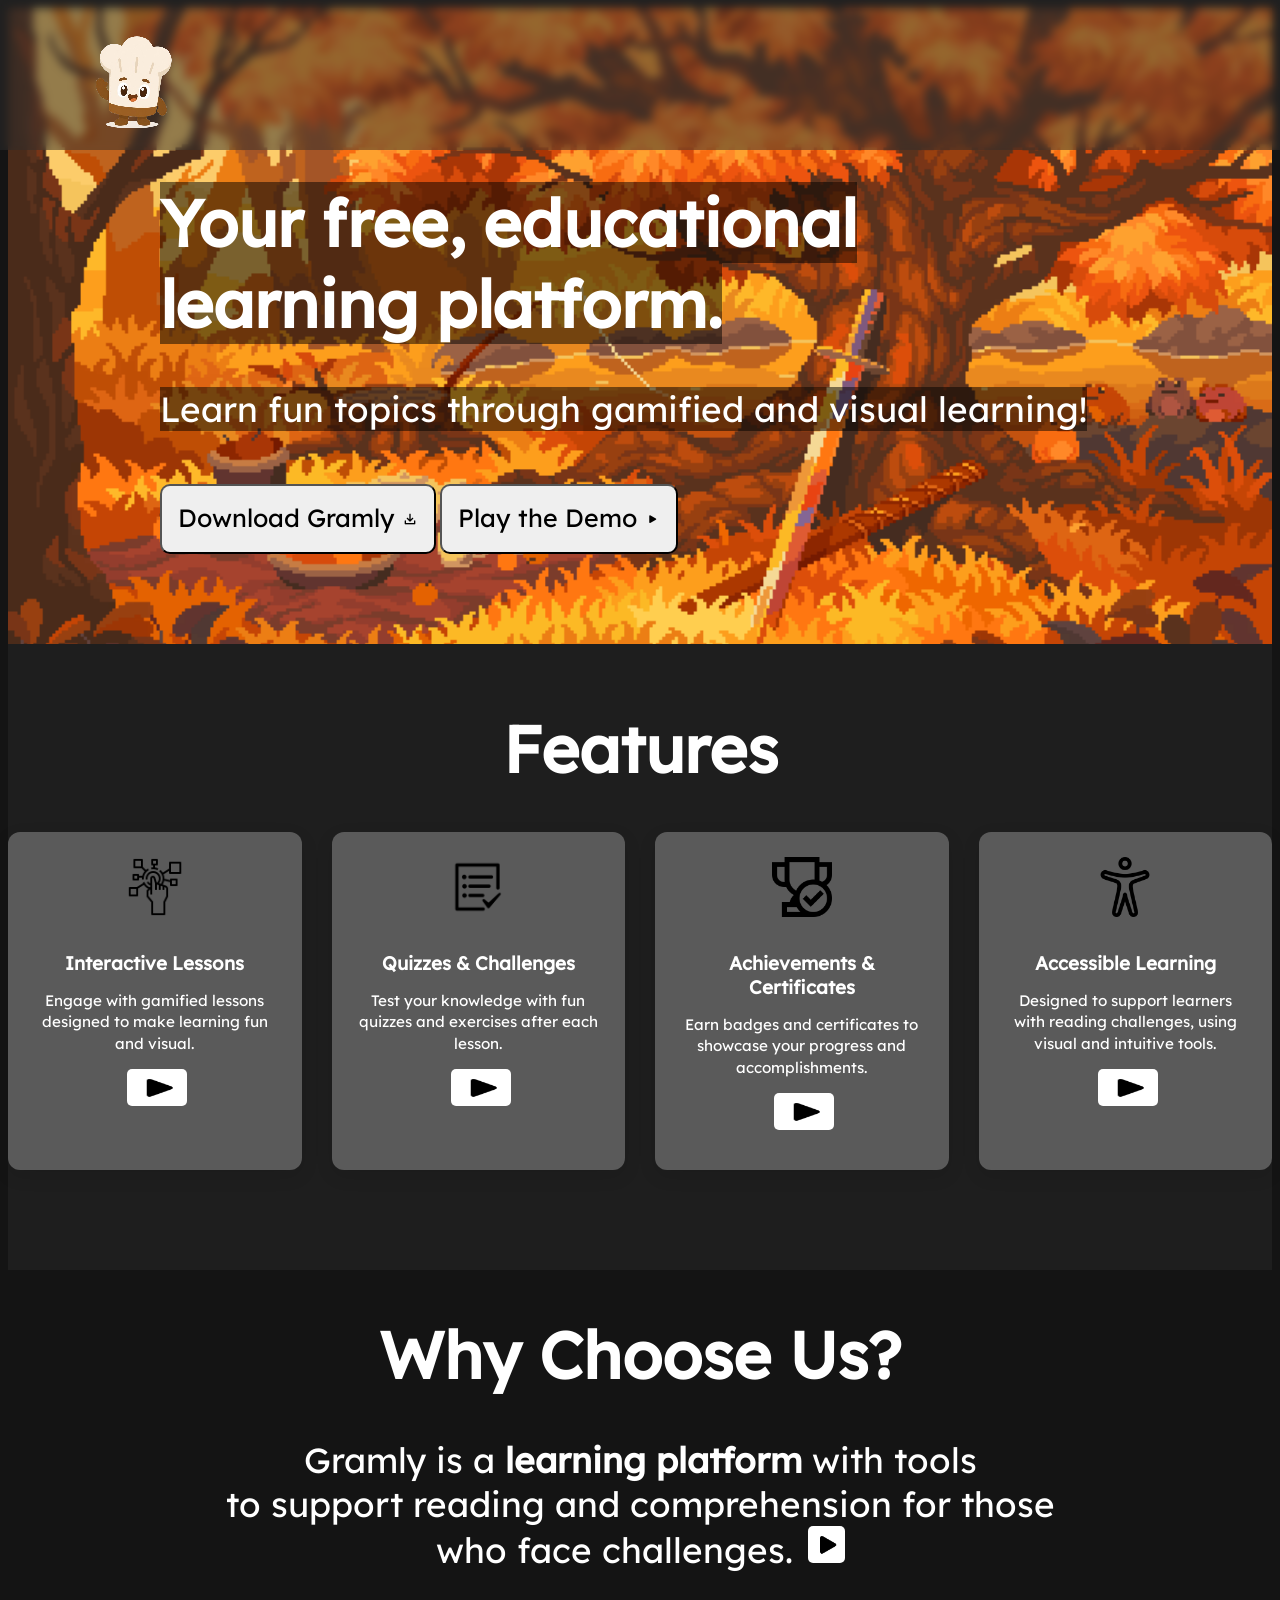
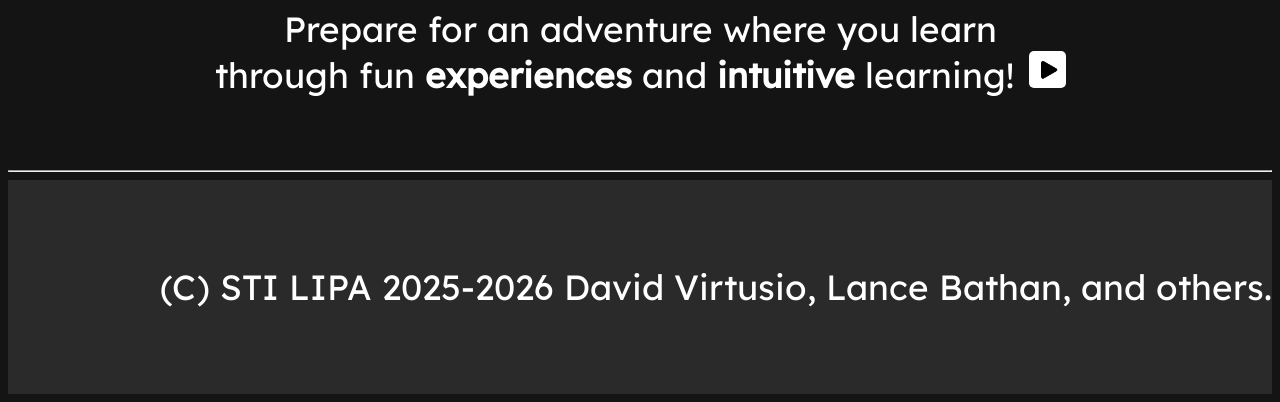
==== commit ec28a743: "Modify landing-topbar div to have inline menu items" ====
--- a/html/index.html
+++ b/html/index.html
@@ -7,20 +7,13 @@
     <body>
         <div class="landing-topbar">
             <img id="menu-icon" src="../images/gramly-icon.png">
-            <img id="menu-list" src="../images/menu-list-icon.png">
-        </div>
-        <div class="menu-list-items">
-            <br>
-            <br>
-            <span class="menu-item" id="home"> Home </span> <img src="../images/home-icon.png" width="32px"> 
-            <br>
-            <span class="menu-item" id="about"> About </span> <img src="../images/question-icon.png" width="32px"> 
-            <br>
-            <span class="menu-item" id="solution"> Solution </span> <img src="../images/solution-icon.png" width="32px"> 
-            <br>
-            <span class="menu-item" id="resources"> Resources </span> <img src="../images/research-icon.png" width="32px"> 
-            <br>
-            <span class="menu-item" id="contact"> Contact </span> <img src="../images/contact-icon.png" width="32px"> 
+            <div class="menu-list-items">
+                <span class="menu-item" id="home"> <img src="../images/home-icon.png" width="32px"> Home  </span>
+                <span class="menu-item" id="about"> <img src="../images/question-icon.png" width="32px"> About </span>
+                <span class="menu-item" id="solution"> <img src="../images/solution-icon.png" width="32px"> Solution </span>
+                <span class="menu-item" id="resources"> <img src="../images/research-icon.png" width="32px"> Resources </span> 
+                <span class="menu-item" id="contact"> <img src="../images/contact-icon.png" width="32px"> Contact </span> 
+            </div>
         </div>
         <img id="alice-sprite" src="../images/alice-sprite.png" style="display: none;">
         <div class="home-section">
--- a/stylesheets/main.css
+++ b/stylesheets/main.css
@@ -79,7 +79,7 @@
 div.landing-topbar {
     background-color: rgb(45, 45, 45, .5);
     backdrop-filter: blur(5px);
-    height: 50px;
+    height: 100px;
     width: 100%;
     left: 0px;
     top: 0px;
@@ -87,6 +87,11 @@
     padding-bottom: 30px;
     position: fixed;
     z-index: 1000;
+}
+
+div.landing-topbar img#menu-icon {
+    width: 128x;
+    height: 128px;
 }
 
 img.tts-button {
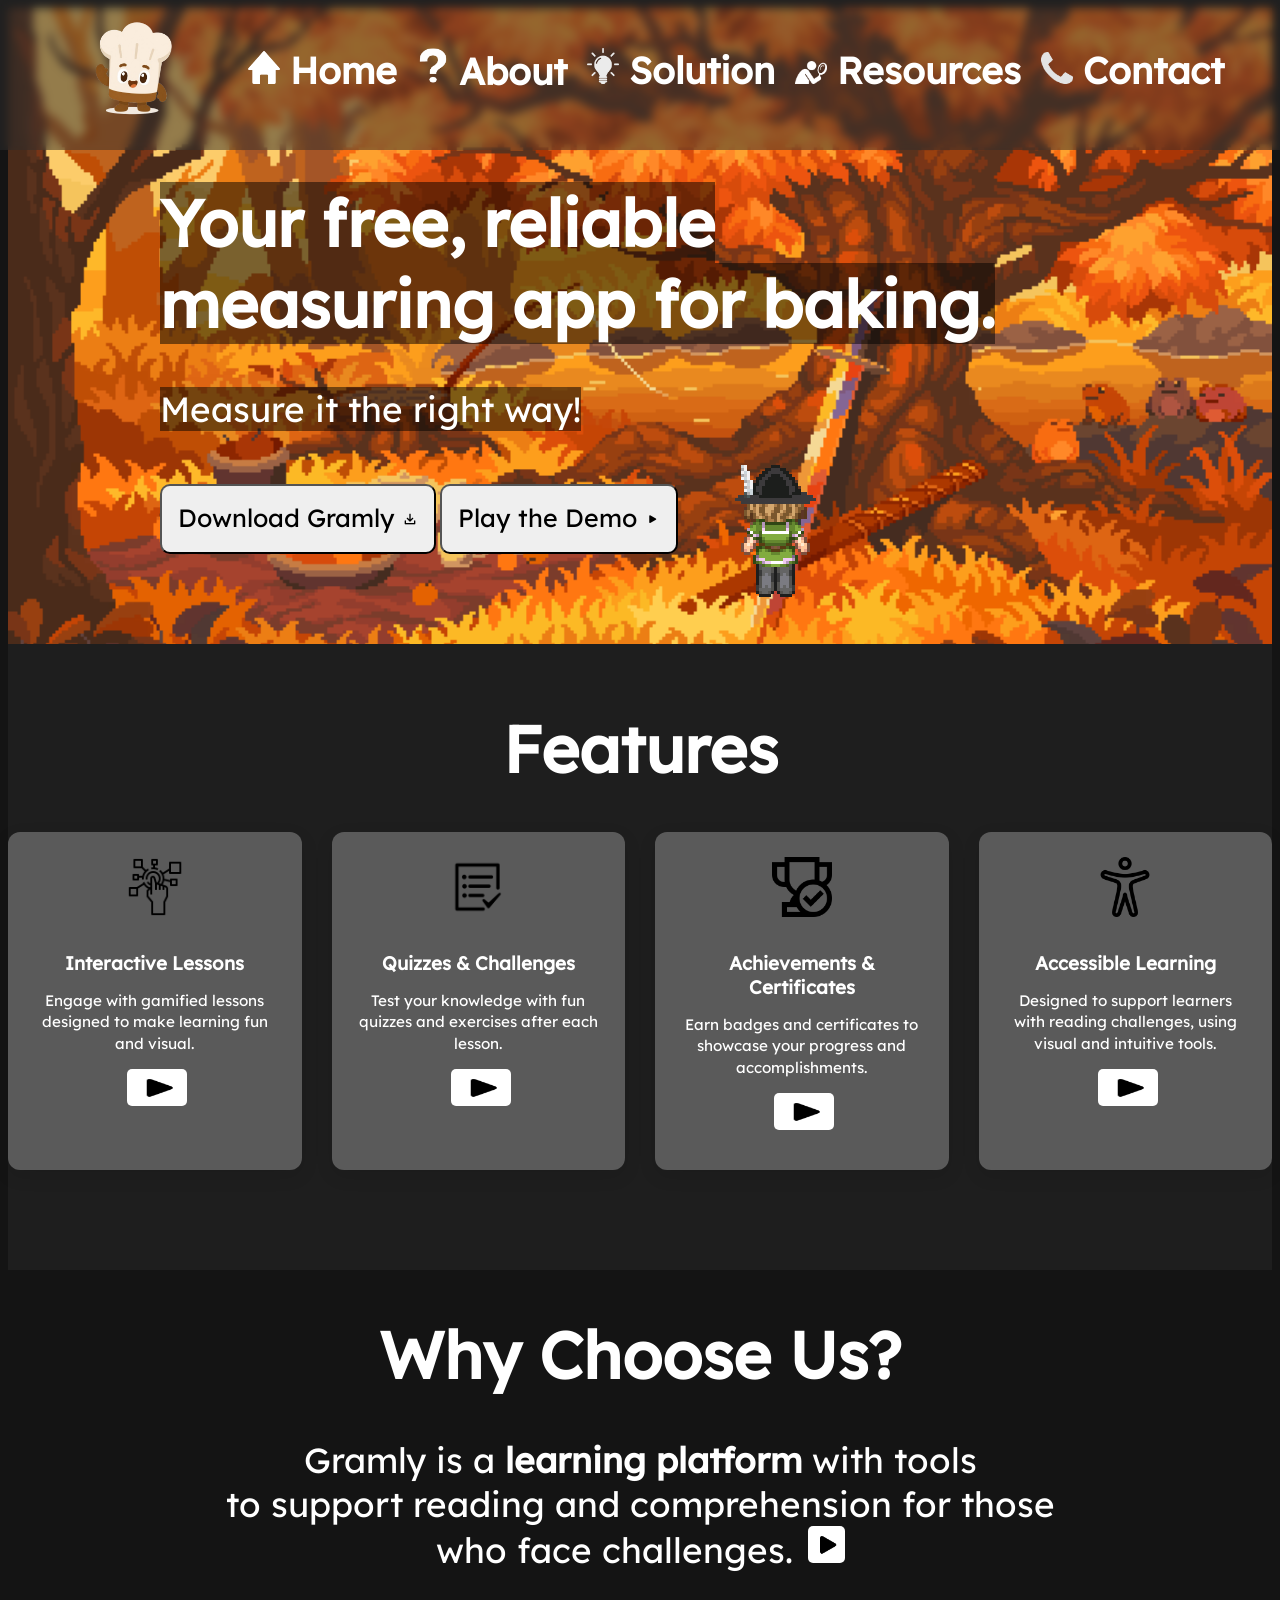
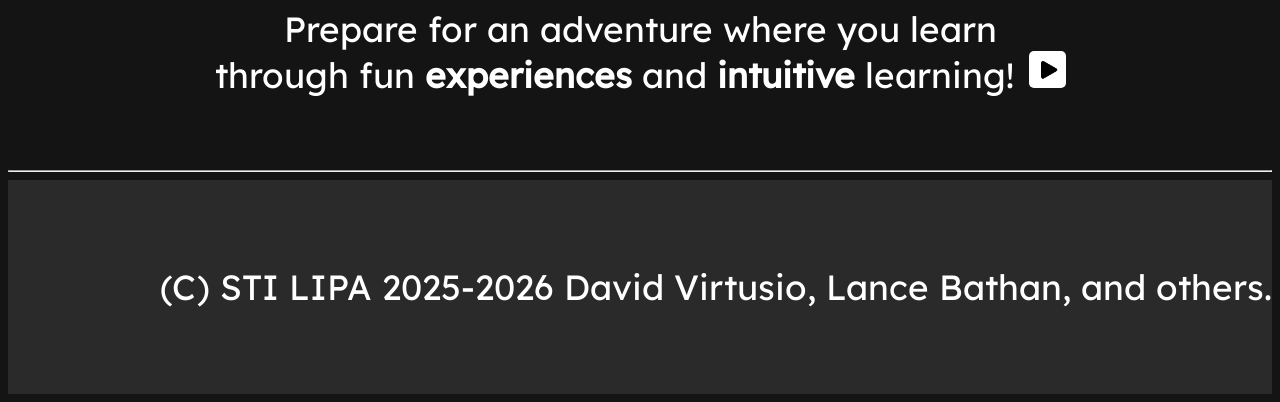
==== commit 41eb37d9: "Change base home-section message" ====
--- a/html/index.html
+++ b/html/index.html
@@ -19,13 +19,13 @@
         <div class="home-section">
             <h1> 
                 <span class="opaque-bg">
-                    Your free, educational <br>
-                    learning platform.
+                    Your free, reliable <br>
+                    measuring app for baking.
                 </span>
             </h1>
             <p> 
                 <span class="opaque-bg">
-                    Learn fun topics through gamified and visual learning! 
+                    Measure it the right way!
                 </span>
             </p>
             <br>
--- a/stylesheets/main.css
+++ b/stylesheets/main.css
@@ -40,25 +40,17 @@
 }
 
 div.menu-list-items {
-    background-color: rgb(45, 45, 45, .5);
-    backdrop-filter: blur(5px);
-    position: fixed;
-    right: 0px;
-    width: 275px;
+    margin-left: 50px;
+    display: flex;
+    gap: 20px;
     height: auto;
-    margin-top: 90px;
-    border-radius: 0px 0px 16px 16px;
-    padding-left: 25px;
-    padding-bottom: 50px;
-    display: none;
 }
 
 span.menu-item {
     font-family: Lexend;
-    font-size: 40px;
+    font-size: 37px;
     font-weight: bold;
     color: white;
-    padding-right: 25px;
     transition: 100ms ease-in-out;
     cursor: pointer;
 }
@@ -86,6 +78,8 @@
     padding-top: 20px;
     padding-bottom: 30px;
     position: fixed;
+    display: flex;
+    align-items: center;
     z-index: 1000;
 }
 
@@ -186,8 +180,8 @@
 }
 
 img#menu-list {
-    width: 60px;
-    height: 60px;
+    width: 80px;
+    height: 80px;
     float: right;
     margin-right: 70px;
     border-radius: 10px;
@@ -200,7 +194,6 @@
 
 img#menu-icon {
     padding-left: 70px;
-    image-rendering: pixelated;
     border-radius: 29px;
     cursor: pointer;
 }
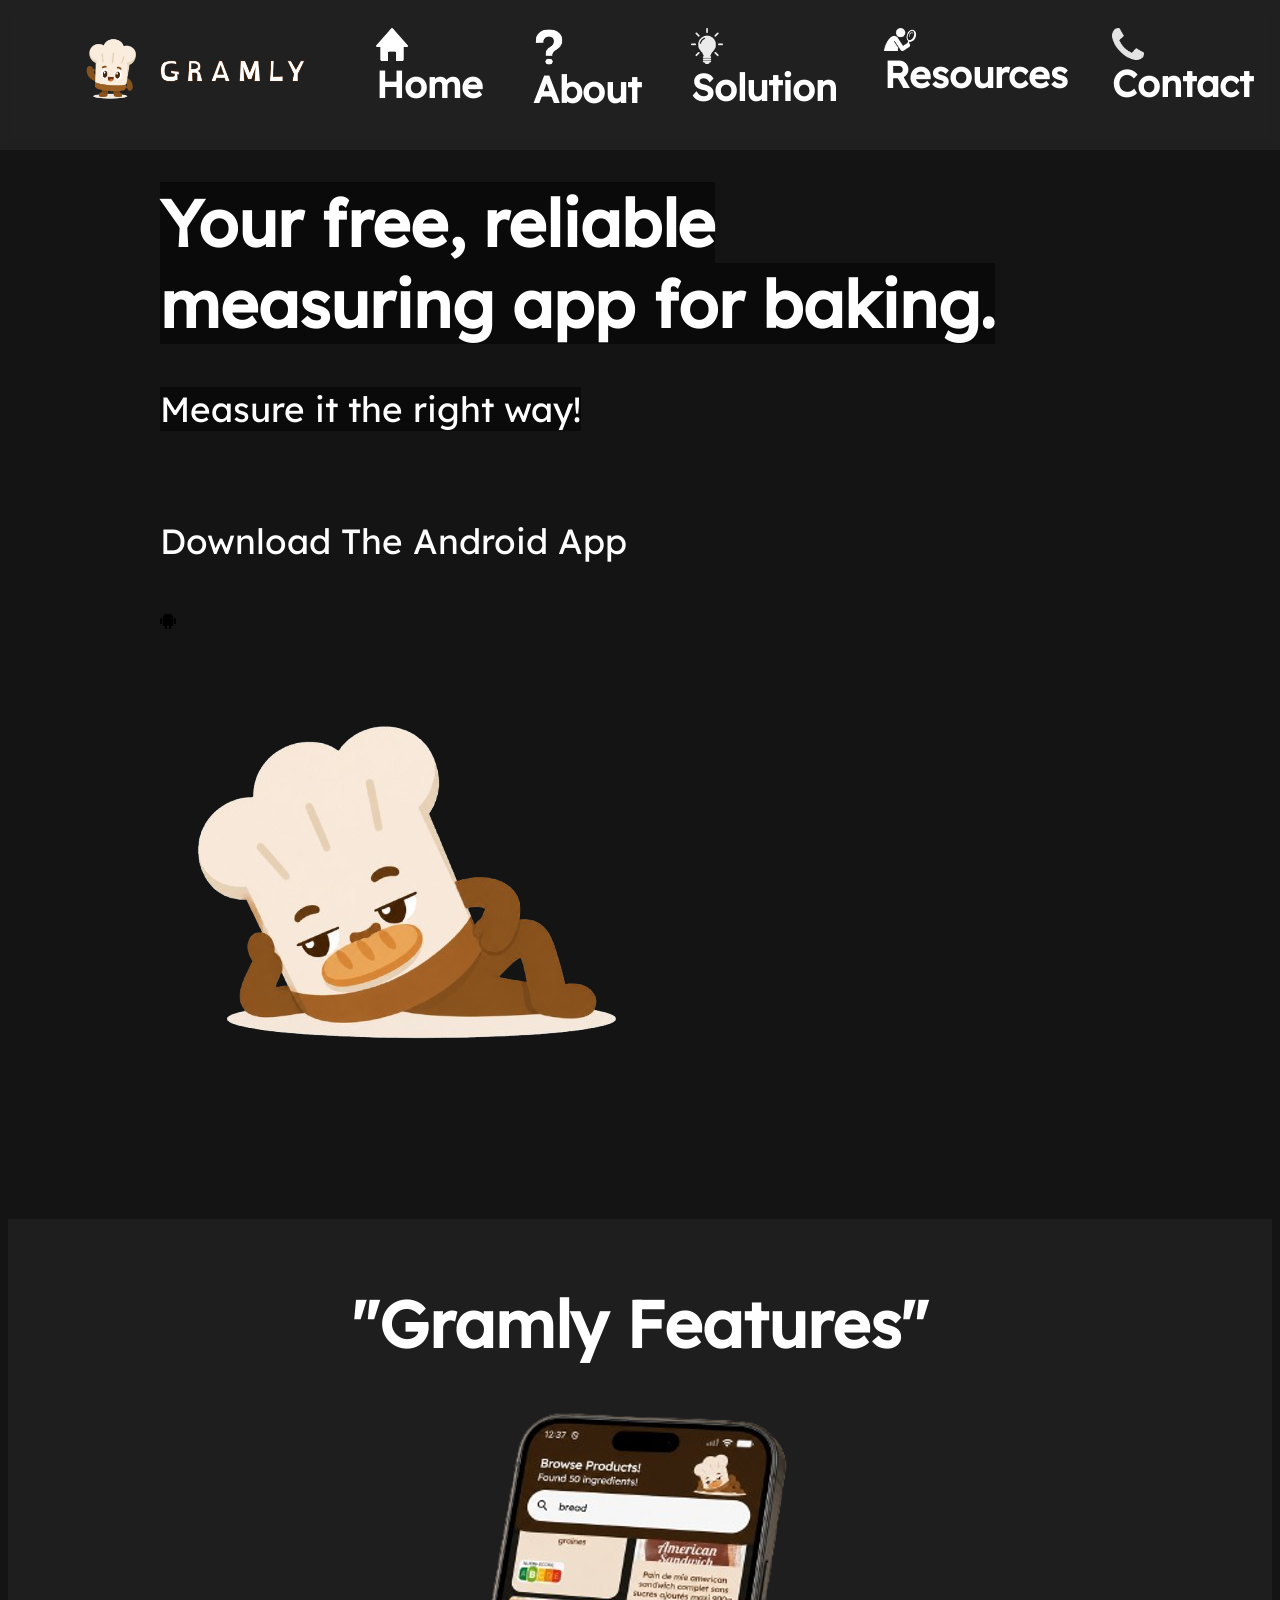
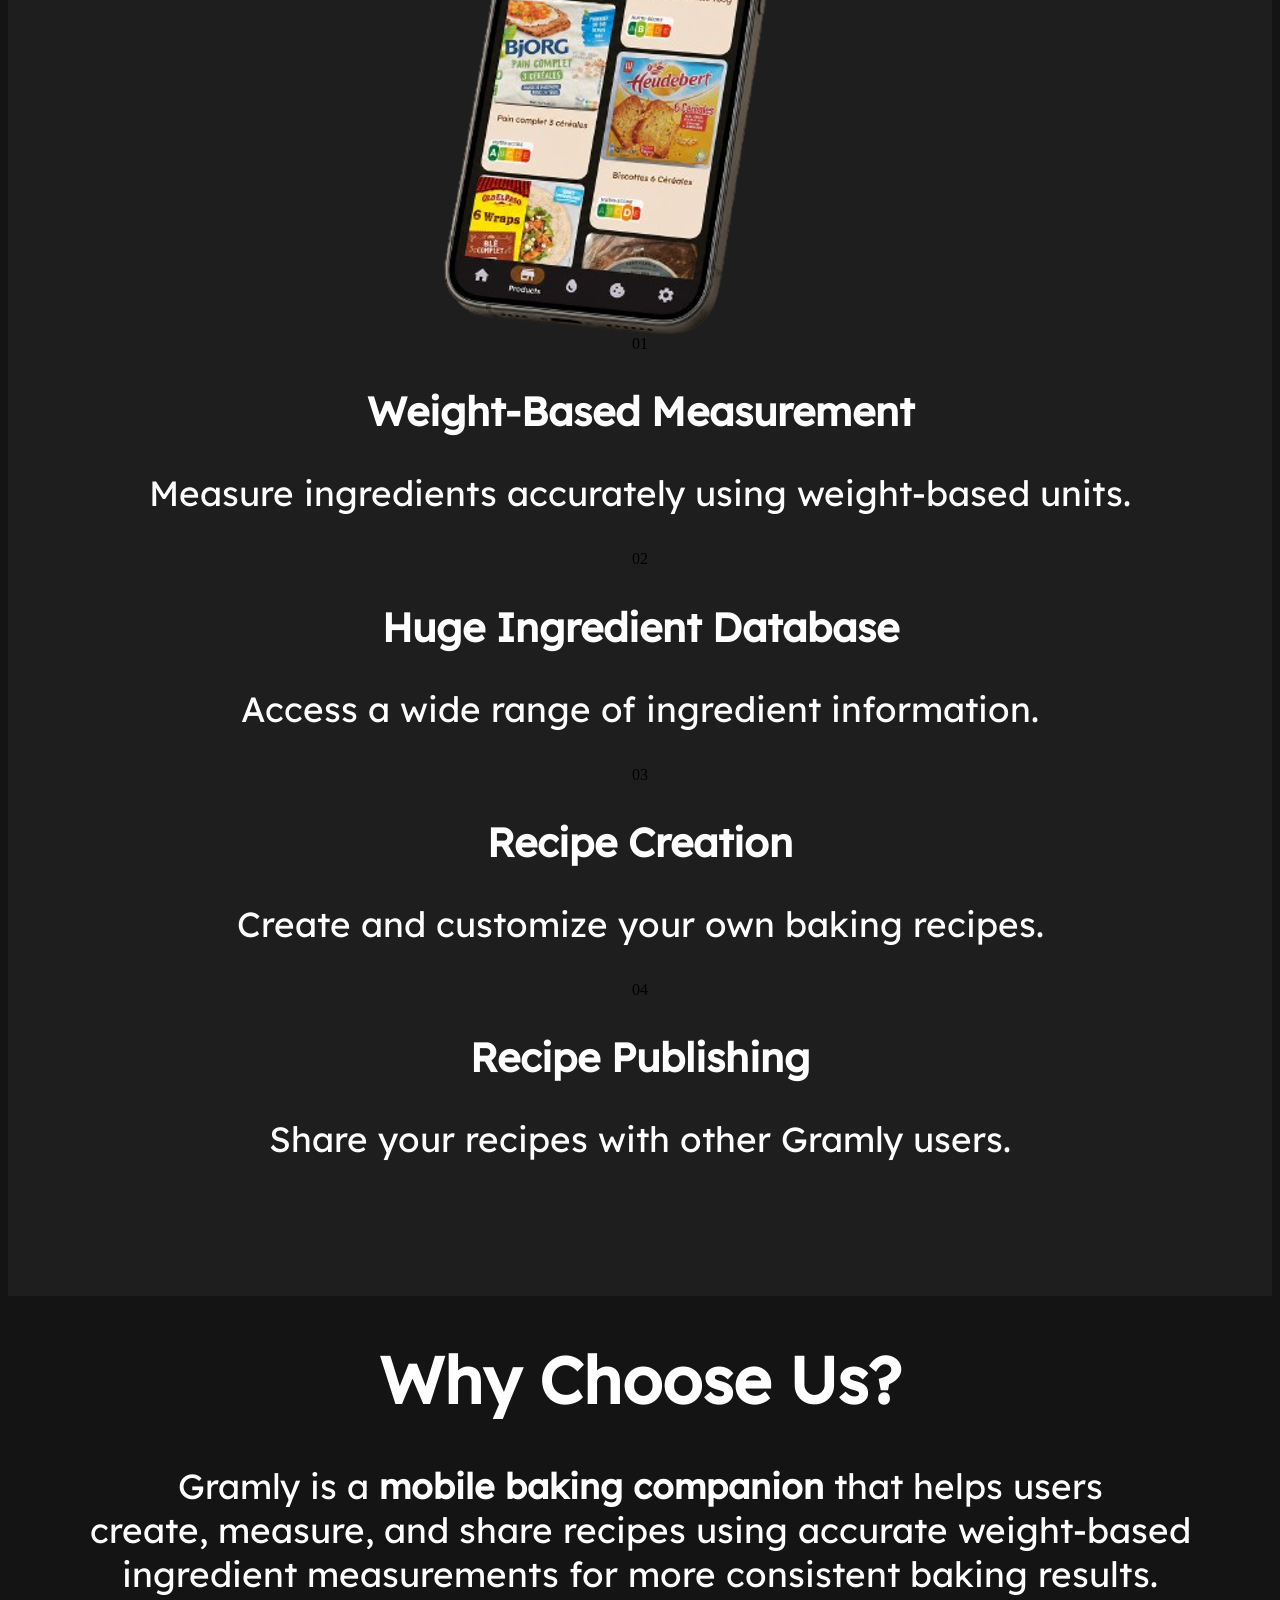
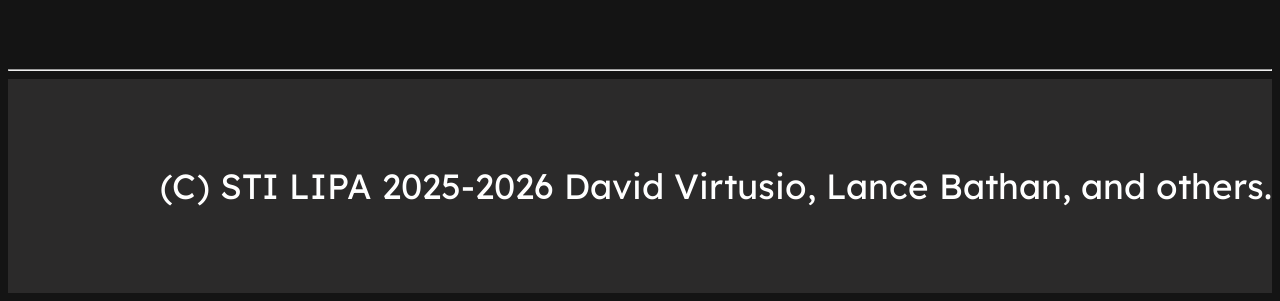
==== commit 65d6aa46: "Improve index.html content and code" ====
--- a/html/index.html
+++ b/html/index.html
@@ -29,56 +29,61 @@
                 </span>
             </p>
             <br>
-            <button onclick="alert('No Download Available Yet')"> 
-                Download Gramly 
-                <img class="landing-button-icons" src="../images/download-icon.png">
-            </button>
-            <button onclick="alert('No Demo Available Yet')"> 
-                Play the Demo 
-                <img class="landing-button-icons" src="../images/play-icon.png">
-            </button>
-            <canvas id="alice"></canvas>
+            <div class="download-section">
+                <div class="button-item">
+                    <p> Download The Android App </p>
+                    <img class="landing-button-icons" src="../images/android-icon.png">
+                </div>
+                <img id="gramly-laying-seductive" src="../images/gramly-laying-seductive.png">
+            </div>
         </div>
         <div class="features-section">
-            <h1>Features</h1>
-            <div class="features-grid">
-                <div class="feature-card">
-                    <img src="../images/interactive-icon.png" alt="Video Lessons">
-                    <h3>Interactive Lessons</h3>
-                    <p>Engage with gamified lessons designed to make learning fun and visual.</p>
-                    <img src="../images/play-icon.png" class="tts-button">
-                </div>
-                <div class="feature-card">
-                    <img src="../images/quiz-icon.png" alt="Quizzes">
-                    <h3>Quizzes & Challenges</h3>
-                    <p>Test your knowledge with fun quizzes and exercises after each lesson.</p>
-                    <img src="../images/play-icon.png" class="tts-button">
-                </div>
-                <div class="feature-card">
-                    <img src="../images/certificate-icon.png" alt="Certificates">
-                    <h3>Achievements & Certificates</h3>
-                    <p>Earn badges and certificates to showcase your progress and accomplishments.</p>
-                    <img src="../images/play-icon.png" class="tts-button">
-                </div>
-                <div class="feature-card">
-                    <img src="../images/accessibility-icon.png" alt="Accessibility">
-                    <h3>Accessible Learning</h3>
-                    <p>Designed to support learners with reading challenges, using visual and intuitive tools.</p>
-                    <img src="../images/play-icon.png" class="tts-button">
+            <h1>"Gramly Features"</h1>
+
+            <div class="features-item">
+                <img src="../images/gramly-phone.png" alt="Gramly mobile application">
+
+                <div class="features-list">
+                    <div class="feature">
+                        <span class="feature-number">01</span>
+                        <div>
+                            <h2>Weight-Based Measurement</h2>
+                            <p>Measure ingredients accurately using weight-based units.</p>
+                        </div>
+                    </div>
+
+                    <div class="feature">
+                        <span class="feature-number">02</span>
+                        <div>
+                            <h2>Huge Ingredient Database</h2>
+                            <p>Access a wide range of ingredient information.</p>
+                        </div>
+                    </div>
+
+                    <div class="feature">
+                        <span class="feature-number">03</span>
+                        <div>
+                            <h2>Recipe Creation</h2>
+                            <p>Create and customize your own baking recipes.</p>
+                        </div>
+                    </div>
+
+                    <div class="feature">
+                        <span class="feature-number">04</span>
+                        <div>
+                            <h2>Recipe Publishing</h2>
+                            <p>Share your recipes with other Gramly users.</p>
+                        </div>
+                    </div>
                 </div>
             </div>
         </div>
         <div class="home-news">
             <h1> Why Choose Us? </h1>
             <p> 
-                Gramly is a <b> learning platform </b> with tools <br> 
-                to support reading and comprehension for those <br> who face challenges. 
-                <img src="../images/play-icon.png" class="tts-button">
-            </p>
-            <p>
-                Prepare for an adventure where you learn <br>
-                through fun <b> experiences </b> and <b> intuitive </b> learning!
-                <img src="../images/play-icon.png" class="tts-button">
+                Gramly is a <b> mobile baking companion </b> that helps users <br> 
+                create, measure, and share recipes using accurate weight-based <br>
+                ingredient measurements for more consistent baking results.
             </p>
         </div>
         <hr>
